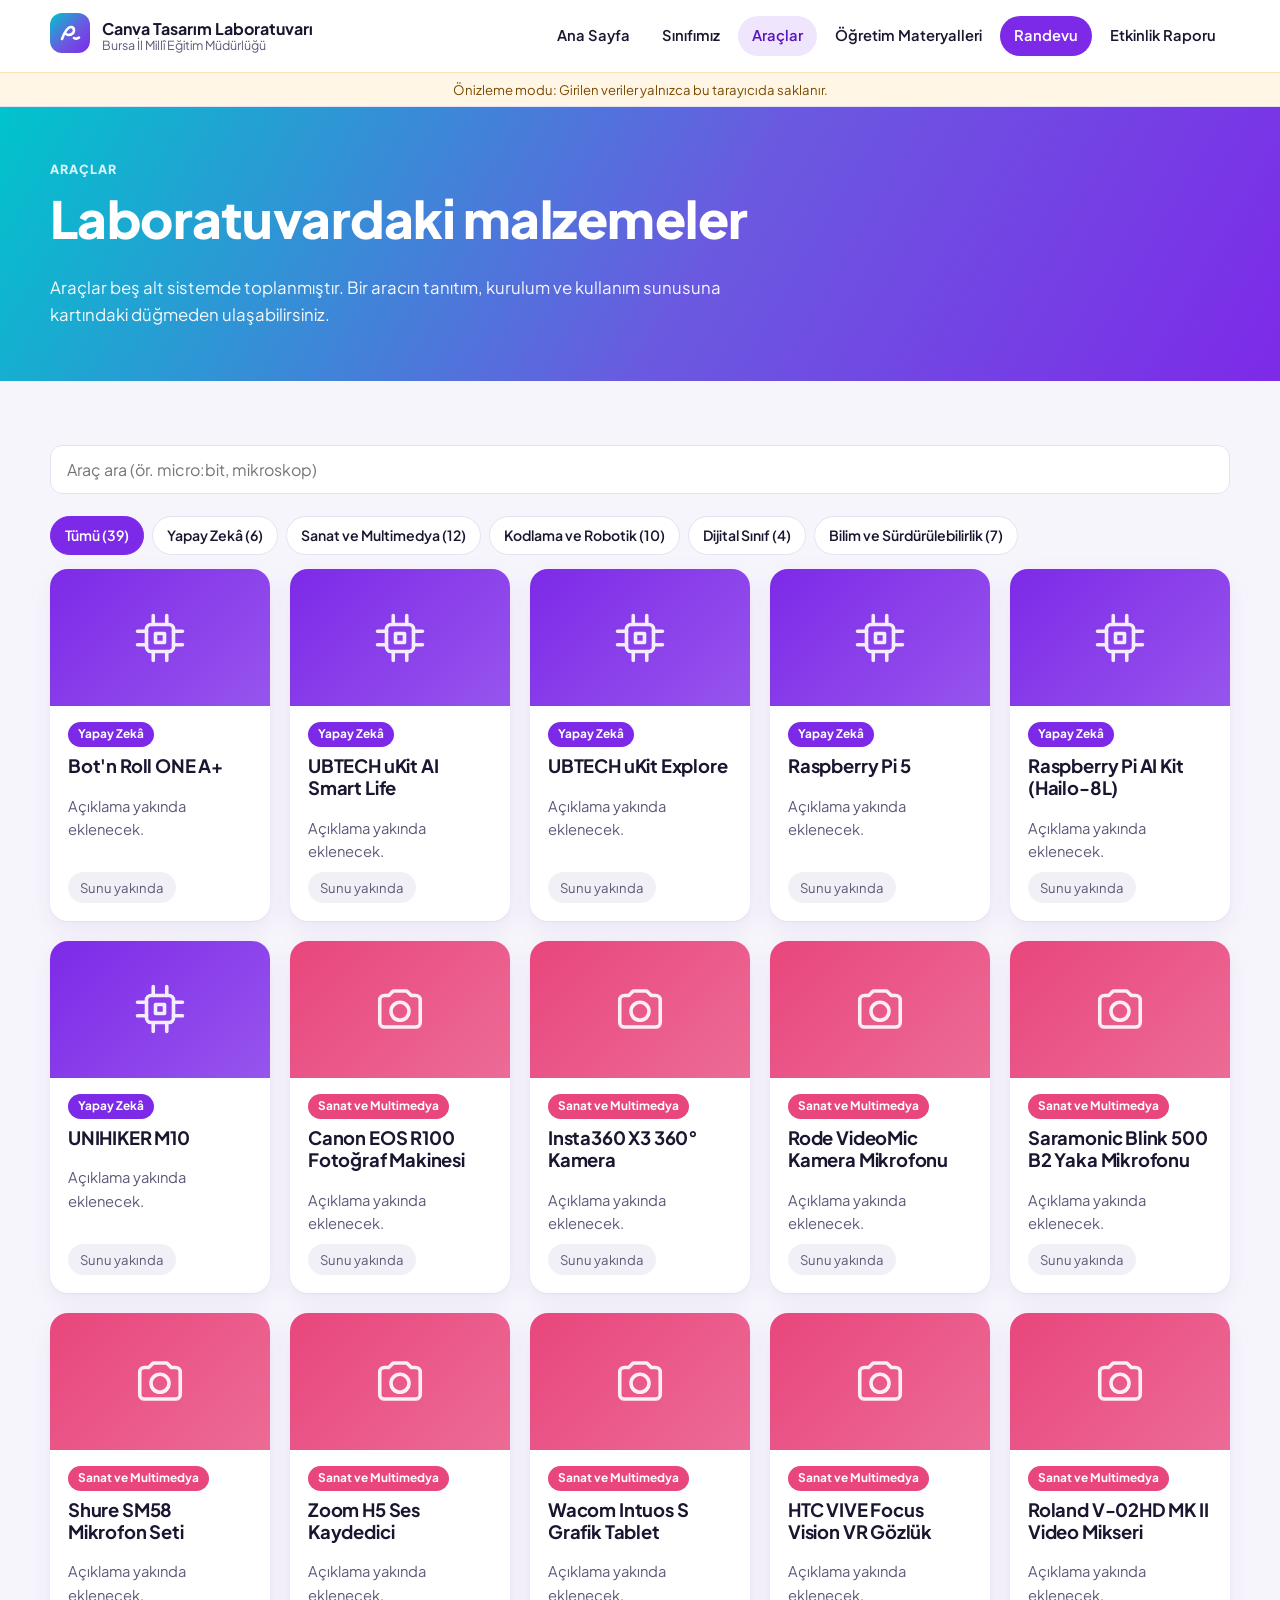
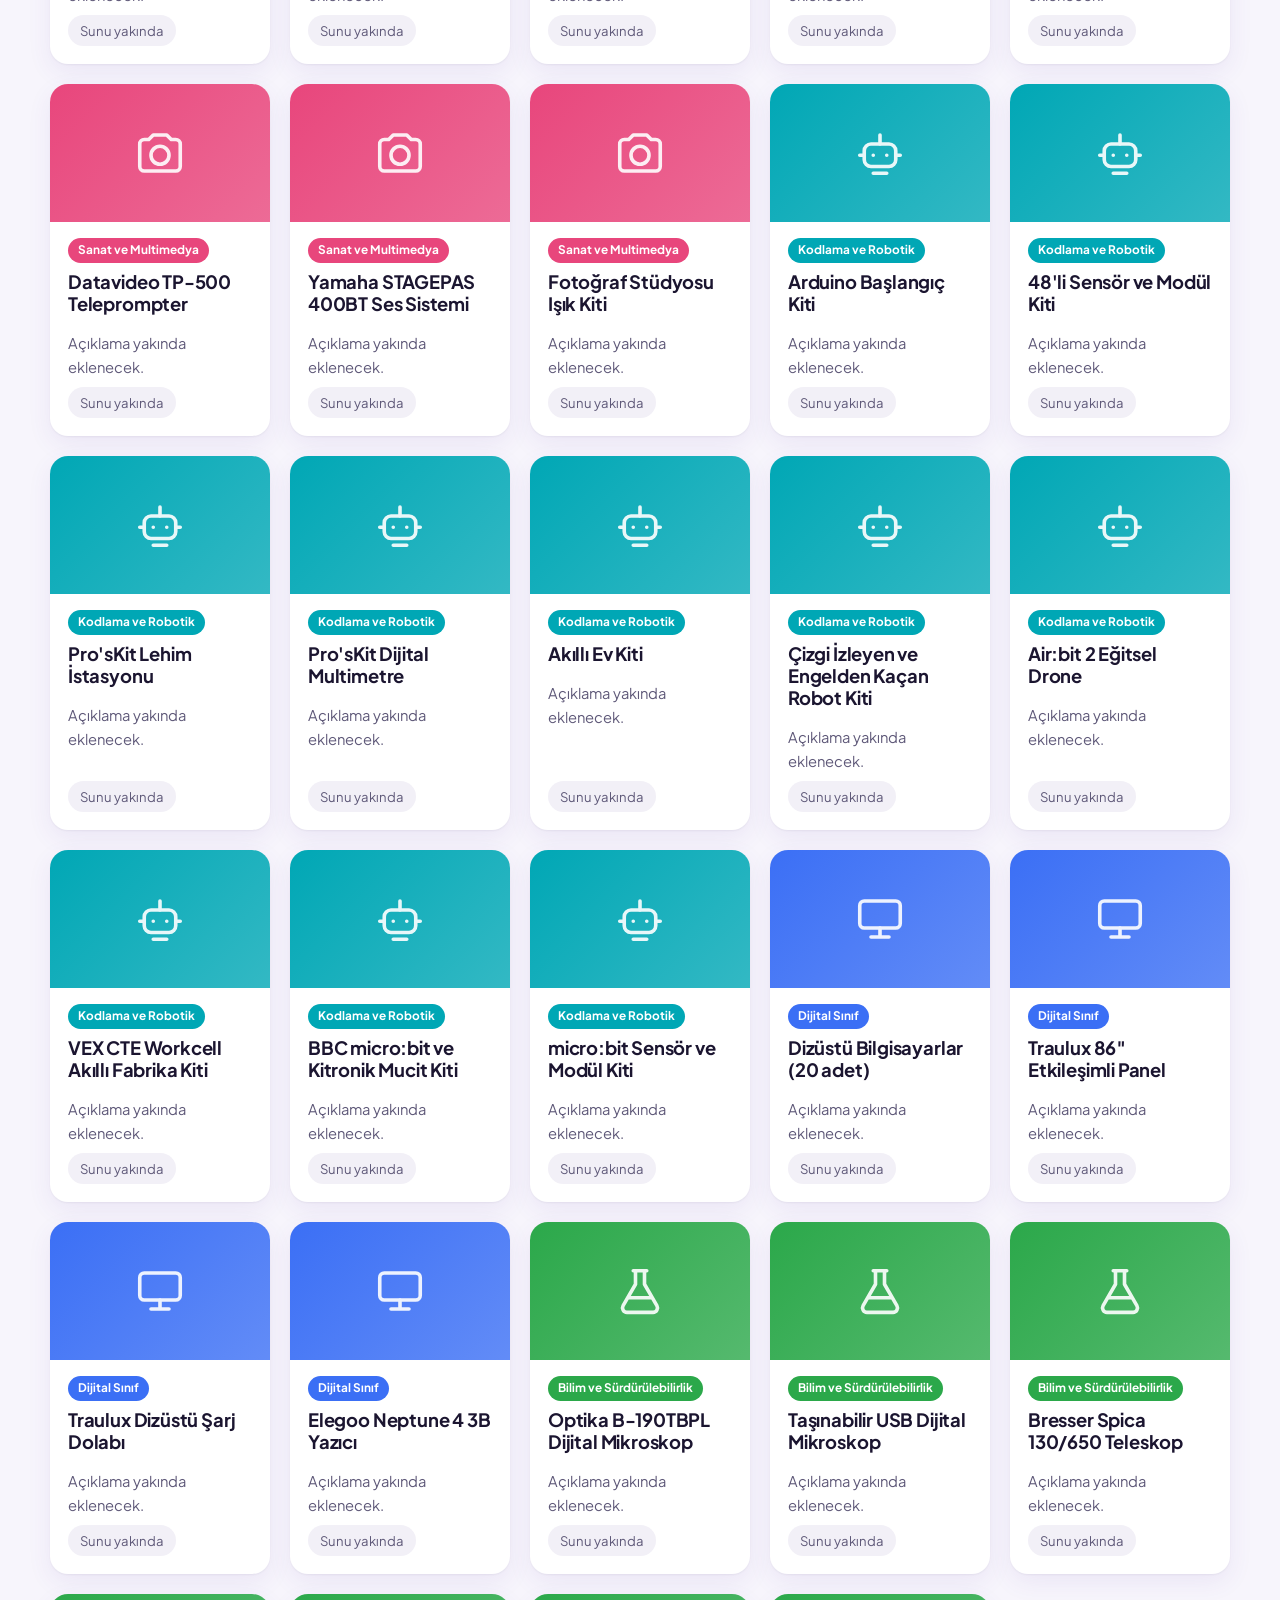
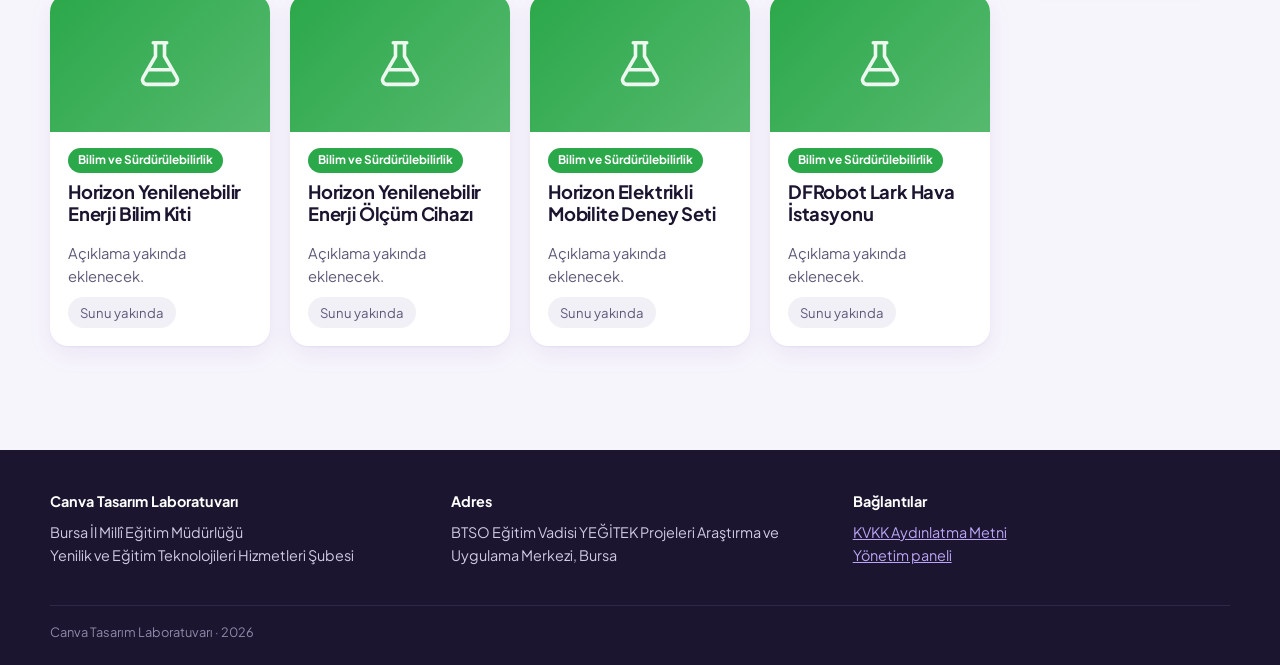
==== araclar.html @ ada81ecf "Add files via upload" ====
<!DOCTYPE html>
<html lang="tr">
<head>
  <meta charset="UTF-8">
  <meta name="viewport" content="width=device-width, initial-scale=1">
  <title>Araçlar | Canva Tasarım Laboratuvarı</title>
  <link rel="stylesheet" href="assets/css/style.css">
</head>
<body>
  <header id="site-header"></header>
  <main>
    <section class="page-hero"><div class="wrap">
      <span class="eyebrow" style="color:#fff;opacity:.85">Araçlar</span>
      <h1>Laboratuvardaki malzemeler</h1>
      <p>Araçlar beş alt sistemde toplanmıştır. Bir aracın tanıtım, kurulum ve kullanım sunusuna kartındaki düğmeden ulaşabilirsiniz.</p>
    </div></section>
    <section class="block">
      <div class="wrap">
        <div class="toolbar">
          <input class="search" id="q" type="search" placeholder="Araç ara (ör. micro:bit, mikroskop)" aria-label="Araç ara">
        </div>
        <div class="scene-tabs" id="filters"></div>
        <div class="grid g4" id="tools"></div>
        <p class="muted hidden" id="empty">Aramanızla eşleşen bir araç bulunamadı.</p>
      </div>
    </section>
  </main>
  <footer id="site-footer"></footer>
  <script src="assets/js/config.js"></script>
  <script src="assets/js/data.js"></script>
  <script src="assets/js/api.js"></script>
  <script src="assets/js/layout.js"></script>
  <script src="assets/js/icons.js"></script>
  <script>
    (function () {
      const D = LAB_DATA, subs = Object.fromEntries(D.ALT_SISTEMLER.map(s => [s.id, s]));
      let active = "hepsi";
      const f = document.getElementById("filters"), list = document.getElementById("tools"), q = document.getElementById("q");
      f.innerHTML = `<button class="chip active" data-id="hepsi">Tümü (${D.ARACLAR.length})</button>` +
        D.ALT_SISTEMLER.map(s => `<button class="chip" data-id="${s.id}">${esc(s.ad)} (${D.ARACLAR.filter(a => a.alt === s.id).length})</button>`).join("");
      f.addEventListener("click", e => { const b = e.target.closest("button"); if (!b) return; active = b.dataset.id; f.querySelectorAll(".chip").forEach(c => c.classList.toggle("active", c === b)); render(); });
      q.addEventListener("input", render);
      function render() {
        const term = q.value.trim().toLocaleLowerCase("tr");
        const items = D.ARACLAR.filter(a => (active === "hepsi" || a.alt === active) && (!term || a.ad.toLocaleLowerCase("tr").includes(term)));
        list.innerHTML = items.map(a => {
          const s = subs[a.alt];
          return `<article class="tool-card" id="${esc(a.id)}">
            <div class="tool-media" style="background:linear-gradient(135deg, ${s.renk}, ${s.renk}cc)">
              ${a.gorsel ? `<img src="${esc(a.gorsel)}" alt="${esc(a.ad)}" loading="lazy">` : LAB_ICONS[a.alt]}
            </div>
            <div class="tool-body">
              <span class="tag" style="background:${s.renk}">${esc(s.ad)}</span>
              <h3>${esc(a.ad)}</h3>
              <p>${a.aciklama ? esc(a.aciklama) : "Açıklama yakında eklenecek."}</p>
              ${a.pdf ? `<a class="btn btn-soft btn-sm" href="${esc(a.pdf)}" target="_blank" rel="noopener">Sunuyu aç (PDF)</a>` : `<span class="soon" style="margin-top:auto;align-self:flex-start">Sunu yakında</span>`}
            </div>
          </article>`;
        }).join("");
        document.getElementById("empty").classList.toggle("hidden", items.length > 0);
      }
      render();
      if (location.hash) { const t = document.getElementById(decodeURIComponent(location.hash.slice(1))); if (t) setTimeout(() => t.scrollIntoView({ behavior: "smooth", block: "center" }), 100); }
    })();
  </script>
</body>
</html>
---- assets/css/style.css ----
@import url("https://fonts.googleapis.com/css2?family=Plus+Jakarta+Sans:wght@400;500;600;700;800&display=swap");

:root {
  --mor: #7D2AE8;
  --mor-koyu: #5A16B8;
  --turkuaz: #00C4CC;
  --pembe: #E8467C;
  --mavi: #3B6FF5;
  --yesil: #2BA84A;
  --zemin: #F7F5FC;
  --kart: #FFFFFF;
  --metin: #1B1530;
  --ikincil: #5E5878;
  --cizgi: #E6E1F2;
  --hata: #D92D20;
  --uyari: #B54708;
  --basari: #12805C;
  --grad: linear-gradient(120deg, #00C4CC 0%, #6A5AE0 55%, #7D2AE8 100%);
  --golge: 0 1px 2px rgba(27, 21, 48, .05), 0 8px 24px rgba(91, 52, 170, .08);
  --r: 18px;
}

* { box-sizing: border-box; }
html { scroll-behavior: smooth; }
body {
  margin: 0; font-family: "Plus Jakarta Sans", system-ui, -apple-system, "Segoe UI", sans-serif;
  color: var(--metin); background: var(--zemin); line-height: 1.6; font-size: 16px;
}
img { max-width: 100%; display: block; }
a { color: var(--mor); }
h1, h2, h3 { line-height: 1.2; margin: 0 0 .5em; letter-spacing: -.01em; }
h1 { font-size: clamp(2rem, 4.5vw, 3.2rem); font-weight: 800; }
h2 { font-size: clamp(1.5rem, 3vw, 2rem); font-weight: 800; }
h3 { font-size: 1.15rem; font-weight: 700; }
p { margin: 0 0 1em; }
.wrap { width: min(1180px, 100% - 40px); margin-inline: auto; }
.muted { color: var(--ikincil); }
.sr-only { position: absolute; width: 1px; height: 1px; overflow: hidden; clip: rect(0 0 0 0); }

/* ---------- Üst bilgi ---------- */
.site-header { position: sticky; top: 0; z-index: 50; background: rgba(255, 255, 255, .92); backdrop-filter: blur(10px); border-bottom: 1px solid var(--cizgi); }
.header-in { display: flex; align-items: center; justify-content: space-between; gap: 16px; min-height: 72px; }
.brand { display: flex; align-items: center; gap: 12px; text-decoration: none; color: inherit; }
.brand-logo { height: 44px; width: auto; }
.brand-mark svg { width: 40px; height: 40px; }
.brand-text { display: flex; flex-direction: column; line-height: 1.2; }
.brand-text b { font-size: 1rem; }
.brand-text small { color: var(--ikincil); font-size: .78rem; }
.main-nav { display: flex; gap: 4px; flex-wrap: wrap; }
.main-nav a { text-decoration: none; color: var(--metin); font-weight: 600; font-size: .92rem; padding: 8px 14px; border-radius: 999px; }
.main-nav a:hover { background: #F0EAFD; }
.main-nav a.active { background: #EFE6FE; color: var(--mor-koyu); }
.main-nav a.nav-cta { background: var(--mor); color: #fff; }
.main-nav a.nav-cta:hover, .main-nav a.nav-cta.active { background: var(--mor-koyu); color: #fff; }
.nav-toggle { display: none; background: none; border: 0; padding: 10px; cursor: pointer; }
.nav-toggle span { display: block; width: 22px; height: 2px; background: var(--metin); margin: 5px 0; border-radius: 2px; }
.demo-bar { background: #FFF6E5; color: #7A4A00; text-align: center; font-size: .82rem; padding: 6px 12px; border-top: 1px solid #F8E3B8; }

@media (max-width: 980px) {
  .nav-toggle { display: block; }
  .main-nav { display: none; position: absolute; left: 0; right: 0; top: 72px; background: #fff; flex-direction: column; padding: 12px 20px 20px; border-bottom: 1px solid var(--cizgi); box-shadow: var(--golge); }
  .main-nav.open { display: flex; }
  .main-nav a { padding: 12px 14px; }
}

/* ---------- Kahraman alanı ---------- */
.hero { position: relative; overflow: hidden; background: var(--grad); color: #fff; }
.hero::before, .hero::after { content: ""; position: absolute; border-radius: 50%; background: rgba(255, 255, 255, .1); }
.hero::before { width: 520px; height: 520px; right: -140px; top: -180px; }
.hero::after { width: 300px; height: 300px; left: -100px; bottom: -160px; }
.hero .wrap { position: relative; z-index: 1; padding: 72px 0 80px; }
.hero p.lead { font-size: 1.15rem; max-width: 640px; opacity: .95; }
.hero-badge { display: inline-block; background: rgba(255, 255, 255, .18); border: 1px solid rgba(255, 255, 255, .35); padding: 6px 14px; border-radius: 999px; font-size: .85rem; font-weight: 600; margin-bottom: 18px; }
.page-hero { background: var(--grad); color: #fff; }
.page-hero .wrap { padding: 48px 0 52px; }
.page-hero p { max-width: 720px; opacity: .95; margin: 0; font-size: 1.05rem; }

/* ---------- Düğmeler ---------- */
.btn { display: inline-flex; align-items: center; justify-content: center; gap: 8px; border: 0; cursor: pointer; text-decoration: none; font: inherit; font-weight: 700; padding: 12px 22px; border-radius: 12px; transition: transform .15s, box-shadow .15s, background .15s; }
.btn:active { transform: translateY(1px); }
.btn-primary { background: var(--mor); color: #fff; }
.btn-primary:hover { background: var(--mor-koyu); }
.btn-white { background: #fff; color: var(--mor-koyu); }
.btn-ghost { background: rgba(255, 255, 255, .16); color: #fff; border: 1px solid rgba(255, 255, 255, .45); }
.btn-soft { background: #EFE6FE; color: var(--mor-koyu); }
.btn-ok { background: var(--basari); color: #fff; }
.btn-no { background: #FDECEA; color: var(--hata); }
.btn-sm { padding: 7px 12px; font-size: .85rem; border-radius: 10px; }
.btn[disabled] { opacity: .5; cursor: not-allowed; }
.btn-row { display: flex; gap: 12px; flex-wrap: wrap; }

/* ---------- Bölümler ve kartlar ---------- */
section.block { padding: 64px 0; }
.section-head { margin-bottom: 28px; max-width: 760px; }
.eyebrow { display: inline-block; font-size: .78rem; font-weight: 800; letter-spacing: .08em; text-transform: uppercase; color: var(--mor); margin-bottom: 8px; }
.card { background: var(--kart); border-radius: var(--r); box-shadow: var(--golge); padding: 24px; }
.grid { display: grid; gap: 20px; }
.g2 { grid-template-columns: repeat(auto-fit, minmax(320px, 1fr)); }
.g3 { grid-template-columns: repeat(auto-fit, minmax(260px, 1fr)); }
.g4 { grid-template-columns: repeat(auto-fit, minmax(220px, 1fr)); }
.feature { text-decoration: none; color: inherit; display: flex; flex-direction: column; gap: 10px; transition: transform .2s, box-shadow .2s; }
.feature:hover { transform: translateY(-3px); box-shadow: 0 14px 32px rgba(91, 52, 170, .16); }
.feature .ico { width: 52px; height: 52px; border-radius: 14px; display: grid; place-items: center; color: #fff; }
.feature .ico svg { width: 26px; height: 26px; }
.feature p { color: var(--ikincil); margin: 0; font-size: .95rem; }
.feature .more { margin-top: auto; font-weight: 700; color: var(--mor); font-size: .9rem; }
.stats { display: grid; grid-template-columns: repeat(auto-fit, minmax(160px, 1fr)); gap: 16px; margin-top: -44px; position: relative; z-index: 2; }
.stat { background: #fff; border-radius: var(--r); box-shadow: var(--golge); padding: 20px; }
.stat b { display: block; font-size: 1.9rem; font-weight: 800; background: var(--grad); -webkit-background-clip: text; background-clip: text; color: transparent; }
.stat span { color: var(--ikincil); font-size: .9rem; }
.info-list { list-style: none; padding: 0; margin: 0; display: grid; gap: 12px; }
.info-list li { display: flex; gap: 12px; align-items: flex-start; }
.info-list li::before { content: ""; flex: 0 0 10px; height: 10px; margin-top: 8px; border-radius: 50%; background: var(--grad); }

/* ---------- Galeri ve 360 ---------- */
.pano { width: 100%; height: min(70vh, 560px); border-radius: var(--r); overflow: hidden; background: #201A33; }
.scene-tabs { display: flex; gap: 8px; flex-wrap: wrap; margin-bottom: 14px; }
.chip { border: 1px solid var(--cizgi); background: #fff; color: var(--metin); border-radius: 999px; padding: 7px 14px; font: inherit; font-size: .88rem; font-weight: 600; cursor: pointer; }
.chip.active { background: var(--mor); color: #fff; border-color: var(--mor); }
.gallery { display: grid; grid-template-columns: repeat(auto-fill, minmax(240px, 1fr)); gap: 16px; }
.gallery figure { margin: 0; border-radius: 14px; overflow: hidden; background: #fff; box-shadow: var(--golge); cursor: zoom-in; }
.gallery img { width: 100%; aspect-ratio: 4/3; object-fit: cover; }
.gallery figcaption { padding: 10px 14px; font-size: .9rem; font-weight: 600; }
.ph { aspect-ratio: 4/3; display: grid; place-items: center; text-align: center; color: var(--ikincil); font-size: .9rem; background: repeating-linear-gradient(45deg, #F1ECFB, #F1ECFB 12px, #F8F5FD 12px, #F8F5FD 24px); }
.lightbox { position: fixed; inset: 0; background: rgba(15, 10, 30, .88); display: none; place-items: center; z-index: 100; padding: 20px; }
.lightbox.open { display: grid; }
.lightbox img { max-height: 86vh; border-radius: 12px; }
.lightbox button { position: absolute; top: 18px; right: 18px; }
.pnlm-hotspot.lab-hs { width: 30px; height: 30px; border-radius: 50%; background: var(--mor); border: 3px solid #fff; box-shadow: 0 0 0 6px rgba(125, 42, 232, .35); }
.pnlm-hotspot.lab-hs:hover { background: var(--turkuaz); }

/* ---------- Araçlar ---------- */
.toolbar { display: flex; gap: 10px; flex-wrap: wrap; align-items: center; margin-bottom: 22px; }
.search { flex: 1 1 260px; padding: 11px 16px; border-radius: 12px; border: 1px solid var(--cizgi); font: inherit; background: #fff; }
.tool-card { background: #fff; border-radius: var(--r); box-shadow: var(--golge); overflow: hidden; display: flex; flex-direction: column; scroll-margin-top: 100px; }
.tool-card:target { outline: 3px solid var(--turkuaz); }
.tool-media { aspect-ratio: 16/10; display: grid; place-items: center; color: #fff; }
.tool-media img { width: 100%; height: 100%; object-fit: cover; }
.tool-media svg { width: 54px; height: 54px; opacity: .9; }
.tool-body { padding: 16px 18px 18px; display: flex; flex-direction: column; gap: 8px; flex: 1; }
.tool-body p { font-size: .92rem; color: var(--ikincil); margin: 0; }
.tag { display: inline-block; font-size: .74rem; font-weight: 700; padding: 3px 10px; border-radius: 999px; color: #fff; align-self: flex-start; }
.tool-body .btn { margin-top: auto; align-self: flex-start; }
.mat-group { margin-bottom: 34px; }
.mat-group h3 { display: flex; align-items: center; gap: 10px; }
.mat-group h3 i { width: 12px; height: 12px; border-radius: 4px; display: inline-block; }
.mat-list { list-style: none; margin: 0; padding: 0; background: #fff; border-radius: var(--r); box-shadow: var(--golge); }
.mat-list li { display: flex; align-items: center; justify-content: space-between; gap: 14px; padding: 14px 20px; border-bottom: 1px solid var(--cizgi); }
.mat-list li:last-child { border-bottom: 0; }
.mat-list .pdf { display: flex; align-items: center; gap: 12px; font-weight: 600; }
.mat-list .pdf svg { width: 30px; height: 30px; flex: 0 0 30px; }
.soon { font-size: .82rem; color: var(--ikincil); background: #F2F0F7; padding: 5px 12px; border-radius: 999px; white-space: nowrap; }

/* ---------- Formlar ---------- */
.form-grid { display: grid; grid-template-columns: repeat(2, 1fr); gap: 16px 18px; }
.form-grid .full { grid-column: 1 / -1; }
@media (max-width: 680px) { .form-grid { grid-template-columns: 1fr; } }
.field label, .field .lbl { display: block; font-weight: 700; font-size: .9rem; margin-bottom: 6px; }
.field label .req, .lbl .req { color: var(--hata); }
.field input, .field select, .field textarea {
  width: 100%; font: inherit; padding: 11px 14px; border: 1.5px solid var(--cizgi); border-radius: 12px; background: #fff; color: var(--metin);
}
.field input:focus, .field select:focus, .field textarea:focus { outline: none; border-color: var(--mor); box-shadow: 0 0 0 4px rgba(125, 42, 232, .12); }
.field input[readonly] { background: #F4F2F9; color: var(--ikincil); }
.field textarea { min-height: 110px; resize: vertical; }
.field .hint { font-size: .82rem; color: var(--ikincil); margin-top: 5px; }
.field.invalid input, .field.invalid select { border-color: var(--hata); }
.field .err { color: var(--hata); font-size: .85rem; font-weight: 600; margin-top: 6px; display: none; }
.field.invalid .err { display: block; }
.check { display: flex; gap: 10px; align-items: flex-start; font-size: .92rem; }
.check input { width: 20px; height: 20px; margin-top: 2px; accent-color: var(--mor); flex: 0 0 20px; }
.radio-row { display: flex; gap: 10px; flex-wrap: wrap; }
.radio-pill input { position: absolute; opacity: 0; }
.radio-pill span { display: inline-block; padding: 9px 18px; border-radius: 999px; border: 1.5px solid var(--cizgi); background: #fff; font-weight: 600; cursor: pointer; }
.radio-pill input:checked + span { background: var(--mor); color: #fff; border-color: var(--mor); }
.radio-pill input:focus-visible + span { box-shadow: 0 0 0 4px rgba(125, 42, 232, .2); }
.alert { padding: 14px 18px; border-radius: 14px; font-weight: 600; font-size: .95rem; }
.alert-err { background: #FDECEA; color: #8F1D14; }
.alert-ok { background: #E6F6EF; color: #0B5A40; }
.alert-info { background: #EEF4FF; color: #1D3F8F; }
.alert-warn { background: #FFF6E5; color: #7A4A00; }
.tools-pick { display: grid; gap: 14px; }
.tools-pick fieldset { border: 1px solid var(--cizgi); border-radius: 14px; padding: 12px 16px 14px; margin: 0; }
.tools-pick legend { font-weight: 800; font-size: .9rem; padding: 0 6px; }
.tools-pick .opts { display: grid; grid-template-columns: repeat(auto-fill, minmax(250px, 1fr)); gap: 6px 14px; }
.tools-pick label { font-weight: 500; font-size: .9rem; display: flex; gap: 8px; align-items: flex-start; cursor: pointer; }
.tools-pick input { accent-color: var(--mor); margin-top: 4px; }

/* ---------- Randevu takvimi ---------- */
.legend { display: flex; gap: 16px; flex-wrap: wrap; font-size: .85rem; color: var(--ikincil); }
.legend i { display: inline-block; width: 14px; height: 14px; border-radius: 4px; vertical-align: -2px; margin-right: 6px; }
.week-nav { display: flex; align-items: center; justify-content: space-between; gap: 12px; margin-bottom: 16px; }
.week-nav strong { font-size: 1.05rem; text-align: center; }
.cal { display: grid; grid-template-columns: 150px repeat(5, 1fr); gap: 8px; }
.cal .hd { font-weight: 800; text-align: center; font-size: .9rem; padding: 8px 4px; }
.cal .hd small { display: block; font-weight: 500; color: var(--ikincil); }
.cal .sess { display: flex; flex-direction: column; justify-content: center; font-weight: 700; font-size: .9rem; }
.cal .sess small { color: var(--ikincil); font-weight: 500; }
.slot { border: 0; border-radius: 14px; min-height: 76px; font: inherit; font-weight: 700; font-size: .88rem; cursor: pointer; transition: transform .12s, box-shadow .12s; padding: 8px; }
.slot.bos { background: #E7FAF6; color: #0B6B5E; border: 1.5px solid #9DE6DA; }
.slot.bos:hover { transform: translateY(-2px); box-shadow: 0 6px 16px rgba(0, 150, 140, .2); }
.slot.secili { background: var(--mor); color: #fff; border: 1.5px solid var(--mor); box-shadow: 0 8px 20px rgba(125, 42, 232, .35); }
.slot.dolu { background: #FDECEA; color: #A3261B; cursor: not-allowed; }
.slot.kapali { background: #ECEAF1; color: #6B6680; cursor: not-allowed; }
.slot.gecmis { background: #F4F3F7; color: #ABA7B8; cursor: not-allowed; }
.slot small { display: block; font-weight: 500; font-size: .74rem; margin-top: 2px; }
@media (max-width: 760px) {
  .cal { grid-template-columns: 1fr; }
  .cal .hd.corner, .cal .sess-label { display: none; }
  .cal-mobile-day { font-weight: 800; margin-top: 10px; }
}
.summary { display: flex; gap: 14px; align-items: center; background: #F3ECFE; border-radius: 14px; padding: 14px 18px; margin-bottom: 18px; }
.summary svg { width: 34px; height: 34px; flex: 0 0 34px; }
.success-box { text-align: center; padding: 36px 24px; }
.code-pill { display: inline-block; font-size: 1.5rem; font-weight: 800; letter-spacing: .08em; padding: 10px 22px; border-radius: 14px; background: #F3ECFE; color: var(--mor-koyu); margin: 10px 0 16px; }
.rules { display: grid; gap: 10px; }
.rules div { display: flex; gap: 10px; align-items: flex-start; font-size: .93rem; }
.rules b.n { flex: 0 0 26px; height: 26px; border-radius: 8px; background: var(--grad); color: #fff; display: grid; place-items: center; font-size: .8rem; }

/* ---------- Yönetim ---------- */
.tabs { display: flex; gap: 6px; flex-wrap: wrap; border-bottom: 1px solid var(--cizgi); margin-bottom: 20px; }
.tabs button { background: none; border: 0; font: inherit; font-weight: 700; padding: 12px 16px; cursor: pointer; color: var(--ikincil); border-bottom: 3px solid transparent; }
.tabs button.active { color: var(--mor); border-color: var(--mor); }
.tabs .count { background: var(--pembe); color: #fff; border-radius: 999px; font-size: .72rem; padding: 1px 8px; margin-left: 6px; }
.table-wrap { overflow-x: auto; background: #fff; border-radius: var(--r); box-shadow: var(--golge); }
table.data { width: 100%; border-collapse: collapse; font-size: .88rem; }
table.data th, table.data td { text-align: left; padding: 11px 14px; border-bottom: 1px solid var(--cizgi); vertical-align: top; }
table.data th { background: #FAF8FE; font-size: .78rem; text-transform: uppercase; letter-spacing: .04em; color: var(--ikincil); white-space: nowrap; }
table.data tr:last-child td { border-bottom: 0; }
.status { display: inline-block; font-size: .75rem; font-weight: 800; padding: 3px 10px; border-radius: 999px; white-space: nowrap; }
.status.beklemede { background: #FFF6E5; color: #8A5200; }
.status.onaylandi { background: #E6F6EF; color: #0B5A40; }
.status.reddedildi { background: #FDECEA; color: #8F1D14; }
.status.iptal { background: #ECEAF1; color: #514C66; }
.actions { display: flex; gap: 6px; flex-wrap: wrap; }
.filters { display: flex; gap: 10px; flex-wrap: wrap; margin-bottom: 14px; align-items: center; }
.filters select, .filters input { padding: 8px 12px; border-radius: 10px; border: 1px solid var(--cizgi); font: inherit; font-size: .9rem; }
.bars { display: grid; gap: 8px; }
.bar { display: grid; grid-template-columns: 170px 1fr 44px; gap: 10px; align-items: center; font-size: .86rem; }
.bar .track { background: #F1EDF9; border-radius: 6px; height: 12px; overflow: hidden; }
.bar .fill { height: 100%; background: var(--grad); border-radius: 6px; }
.bar b { text-align: right; }
.modal { position: fixed; inset: 0; background: rgba(15, 10, 30, .5); display: none; place-items: center; z-index: 120; padding: 20px; }
.modal.open { display: grid; }
.modal .card { width: min(520px, 100%); }

/* ---------- Alt bilgi ve bildirim ---------- */
.site-footer { background: #1B1530; color: #CFC9E3; margin-top: 40px; }
.footer-in { display: grid; grid-template-columns: repeat(auto-fit, minmax(220px, 1fr)); gap: 24px; padding: 40px 0 24px; font-size: .9rem; }
.footer-in b { color: #fff; display: block; margin-bottom: 8px; }
.site-footer a { color: #B9A6F5; }
.footer-note { border-top: 1px solid #2F2847; padding: 16px 0 22px; font-size: .8rem; color: #8F88A8; }
.toast { position: fixed; left: 50%; bottom: 24px; transform: translate(-50%, 120px); background: #1B1530; color: #fff; padding: 12px 20px; border-radius: 12px; font-weight: 600; z-index: 200; transition: transform .3s; max-width: calc(100% - 40px); }
.toast.show { transform: translate(-50%, 0); }
.toast[data-type="err"] { background: var(--hata); }
.toast[data-type="ok"] { background: var(--basari); }
.kvkk-text h2 { font-size: 1.2rem; margin-top: 1.6em; }
.hidden { display: none !important; }
.m-only { display: none; }
@media (max-width: 900px) { #layout { grid-template-columns: 1fr !important; } }
@media (max-width: 760px) {
  .cal > * { grid-row: auto !important; grid-column: auto !important; }
  .cal .hd { text-align: left; padding: 12px 2px 0; font-size: 1rem; }
  .cal .hd small { display: inline; margin-left: 6px; }
  .m-only { display: inline; }
  .slot { min-height: 58px; }
}
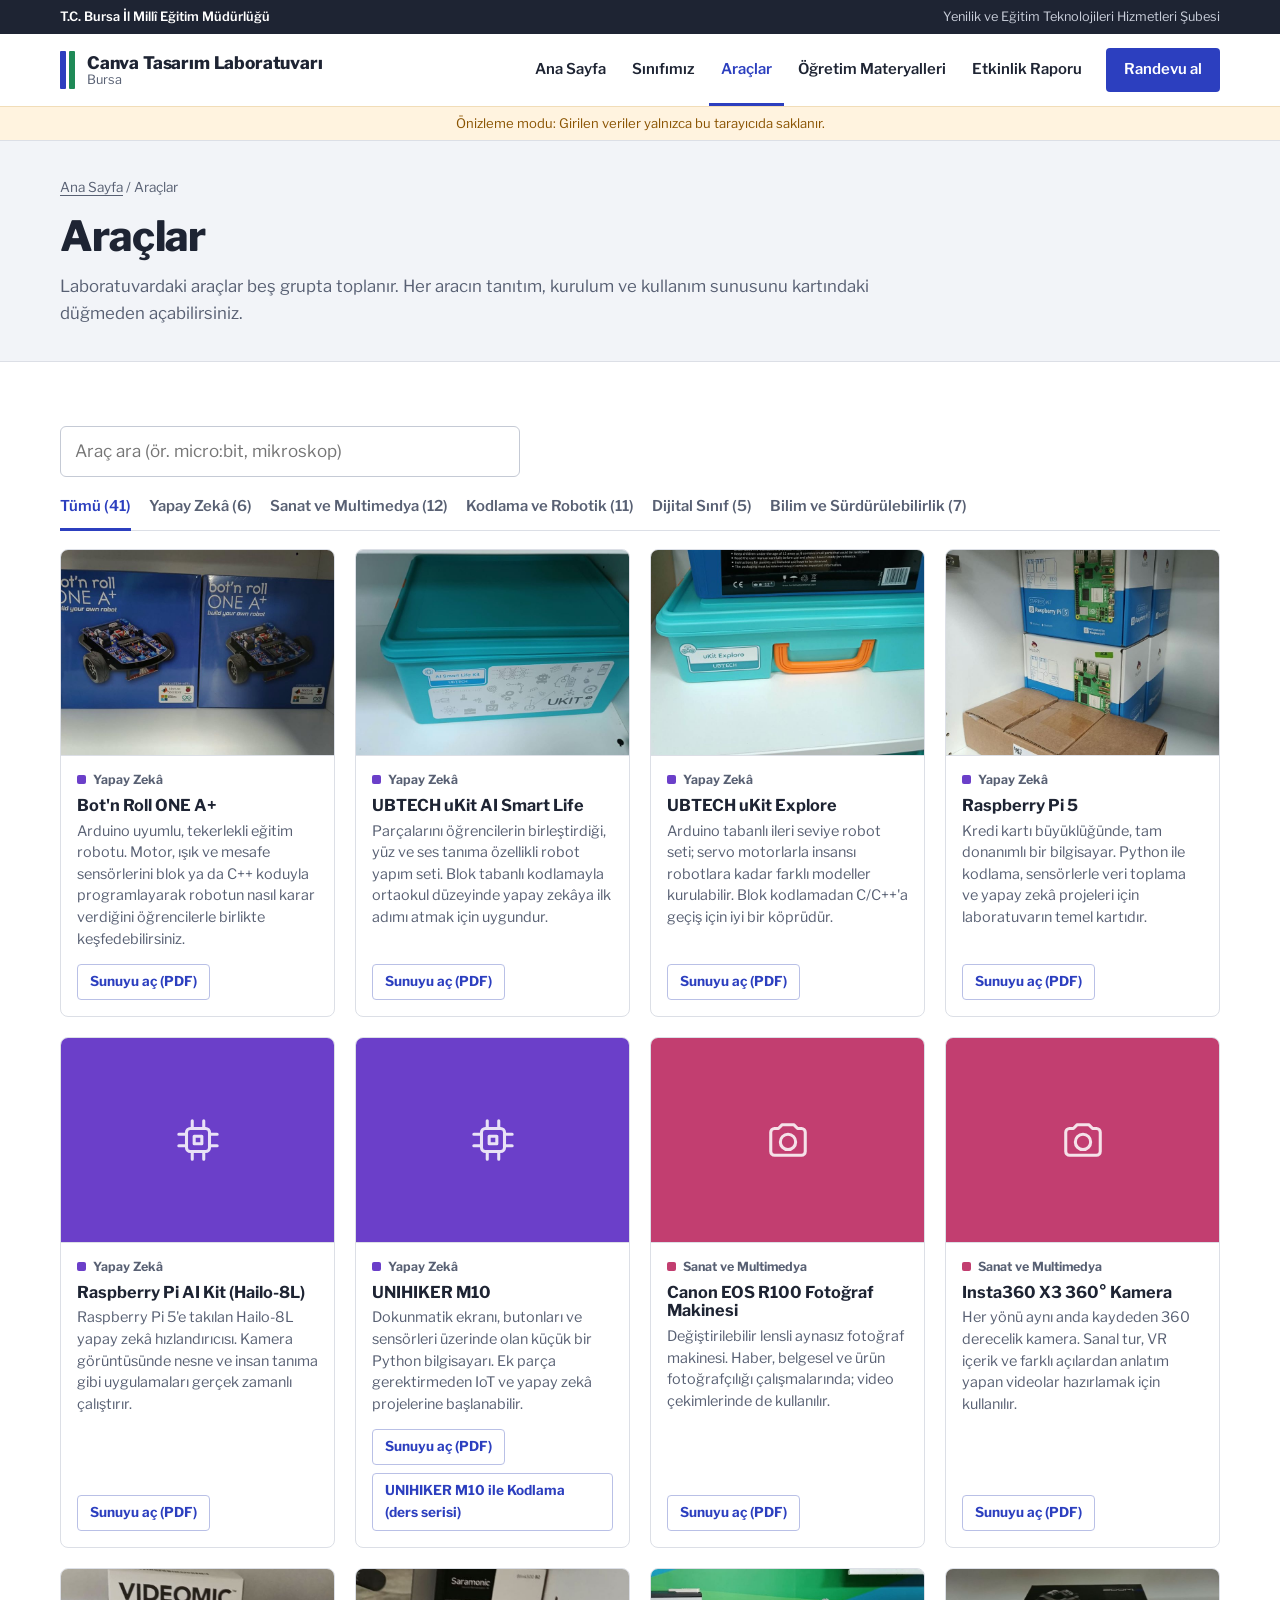
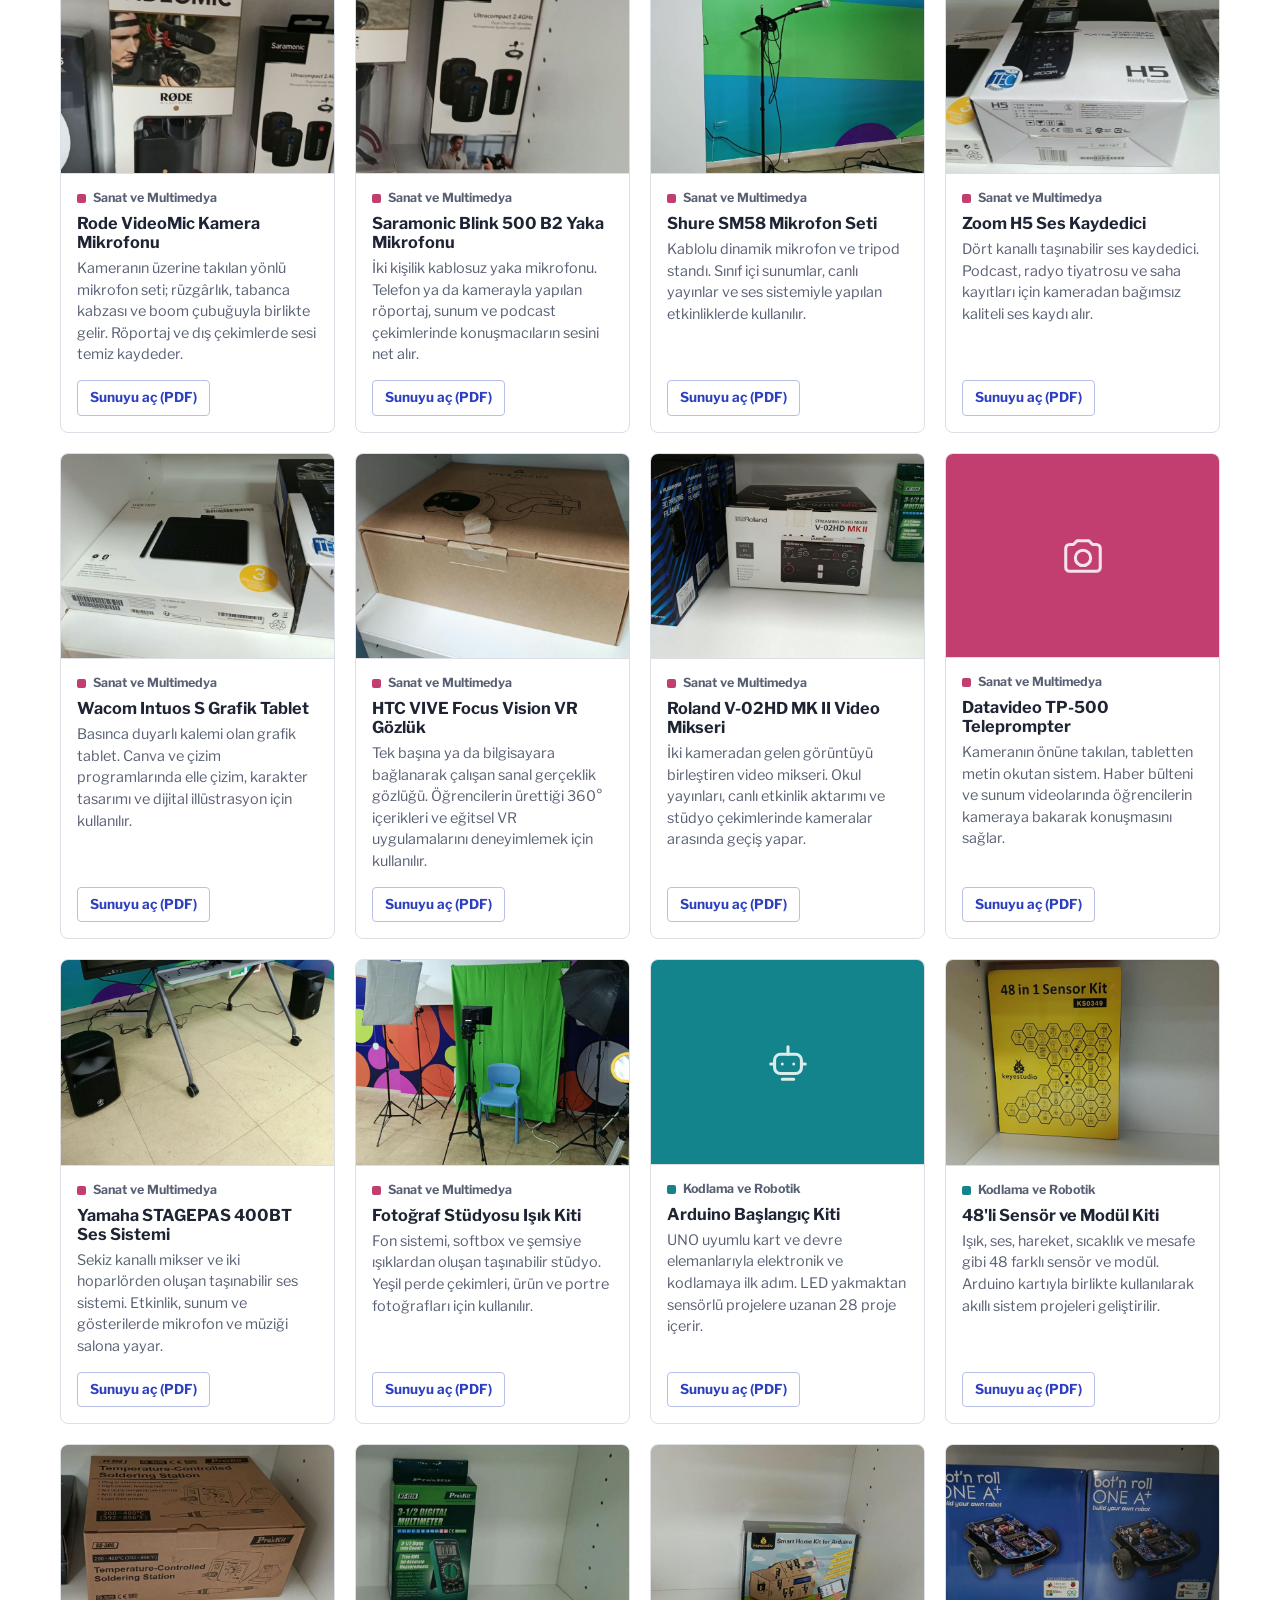
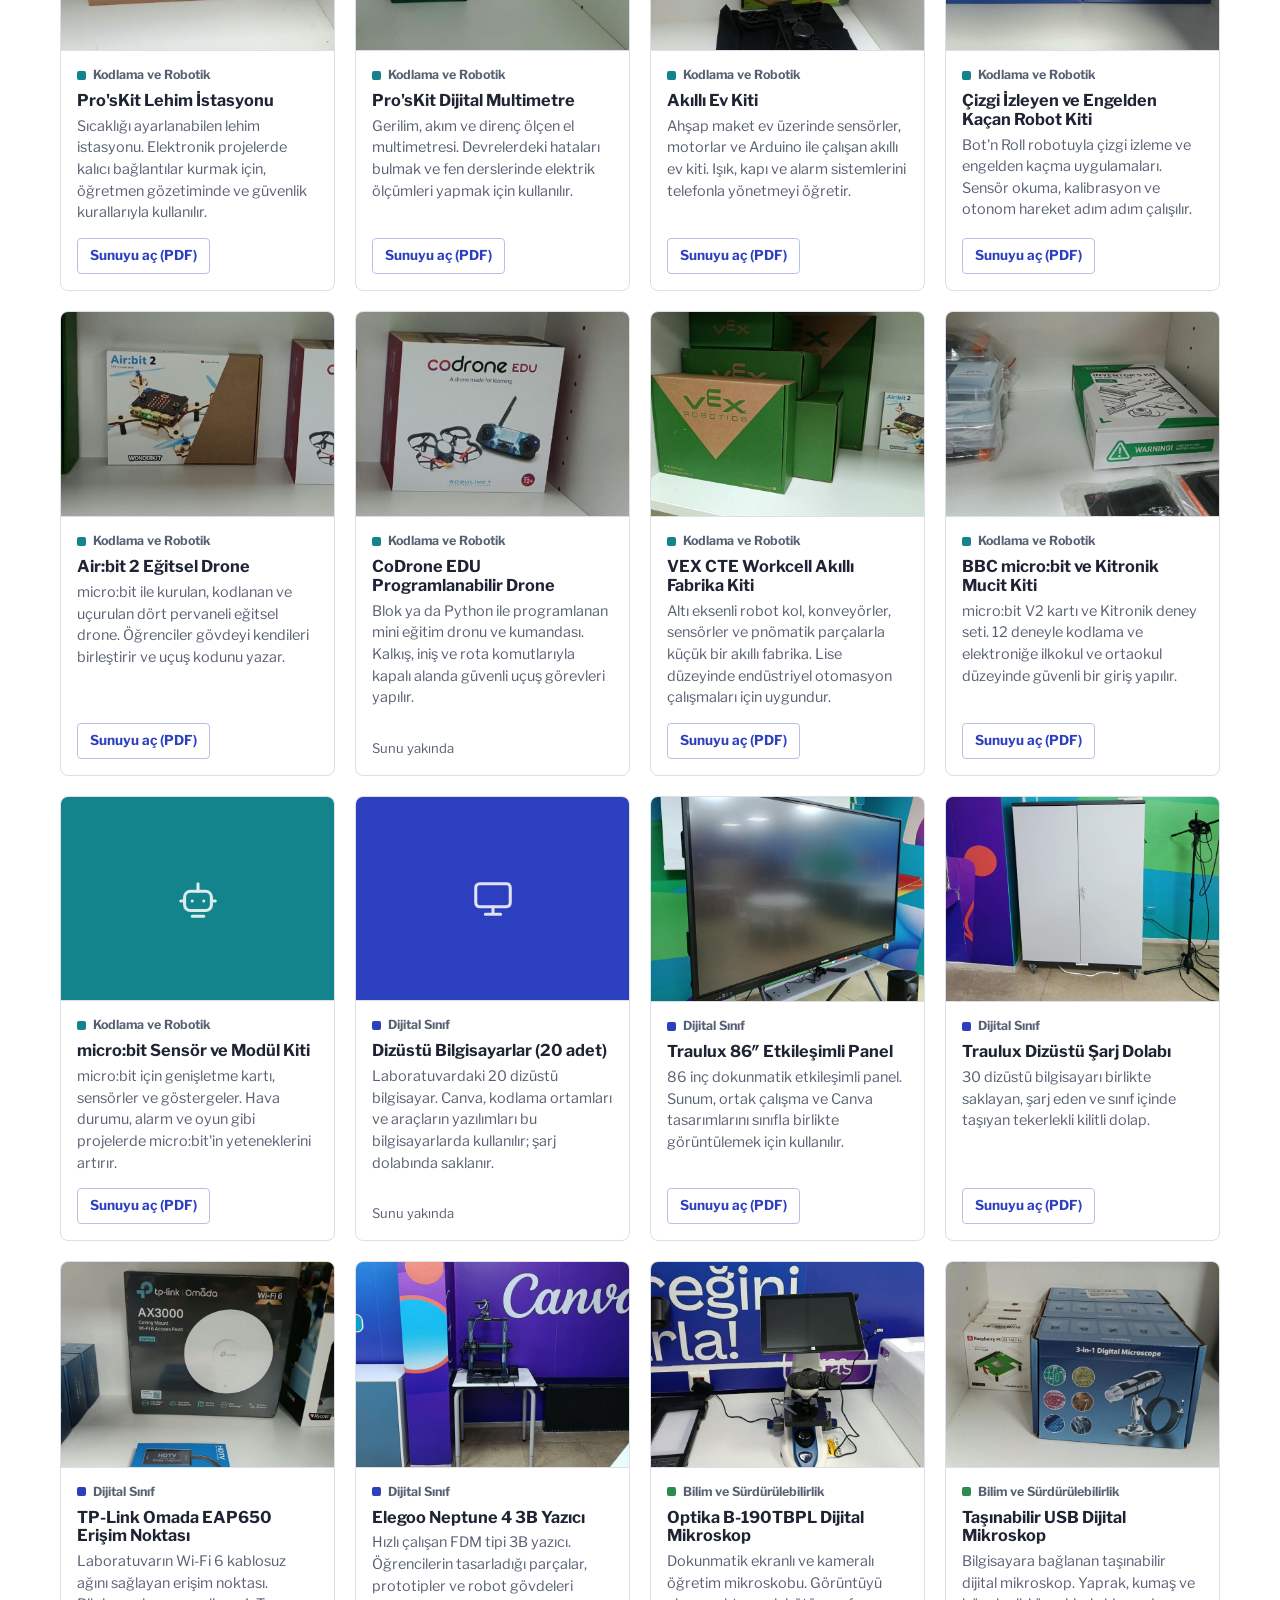
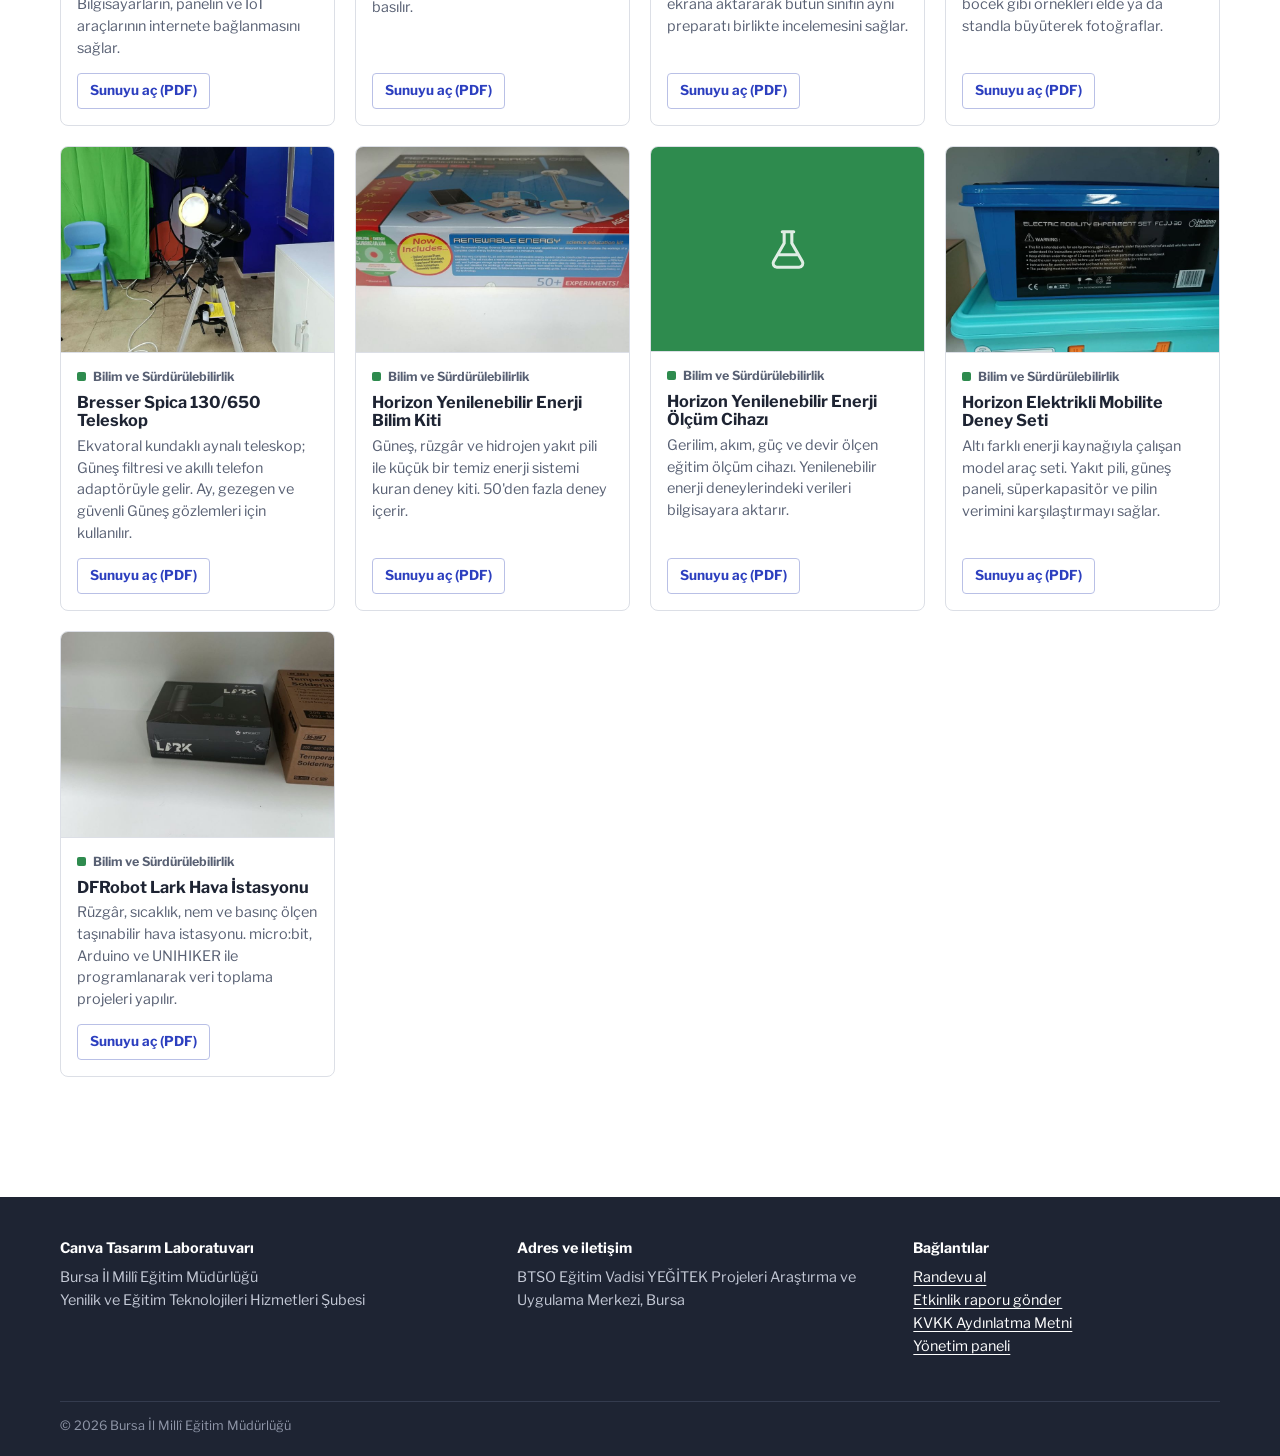
==== commit 3a746461: "Add files via upload" ====
--- a/araclar.html
+++ b/araclar.html
@@ -10,9 +10,9 @@
   <header id="site-header"></header>
   <main>
     <section class="page-hero"><div class="wrap">
-      <span class="eyebrow" style="color:#fff;opacity:.85">Araçlar</span>
-      <h1>Laboratuvardaki malzemeler</h1>
-      <p>Araçlar beş alt sistemde toplanmıştır. Bir aracın tanıtım, kurulum ve kullanım sunusuna kartındaki düğmeden ulaşabilirsiniz.</p>
+      <div class="crumbs"><a href="index.html">Ana Sayfa</a> / Araçlar</div>
+      <h1>Araçlar</h1>
+      <p>Laboratuvardaki araçlar beş grupta toplanır. Her aracın tanıtım, kurulum ve kullanım sunusunu kartındaki düğmeden açabilirsiniz.</p>
     </div></section>
     <section class="block">
       <div class="wrap">
@@ -46,21 +46,25 @@
         list.innerHTML = items.map(a => {
           const s = subs[a.alt];
           return `<article class="tool-card" id="${esc(a.id)}">
-            <div class="tool-media" style="background:linear-gradient(135deg, ${s.renk}, ${s.renk}cc)">
+            <div class="tool-media" style="background:${s.renk}">
               ${a.gorsel ? `<img src="${esc(a.gorsel)}" alt="${esc(a.ad)}" loading="lazy">` : LAB_ICONS[a.alt]}
             </div>
             <div class="tool-body">
-              <span class="tag" style="background:${s.renk}">${esc(s.ad)}</span>
+              <span class="tag" style="--c:${s.renk}">${esc(s.ad)}</span>
               <h3>${esc(a.ad)}</h3>
               <p>${a.aciklama ? esc(a.aciklama) : "Açıklama yakında eklenecek."}</p>
-              ${a.pdf ? `<a class="btn btn-soft btn-sm" href="${esc(a.pdf)}" target="_blank" rel="noopener">Sunuyu aç (PDF)</a>` : `<span class="soon" style="margin-top:auto;align-self:flex-start">Sunu yakında</span>`}
+              <div class="tool-links">${a.pdf ? `<a class="btn btn-soft btn-sm" href="${esc(a.pdf)}" target="_blank" rel="noopener">Sunuyu aç (PDF)</a>` : `<span class="soon">Sunu yakında</span>`}
+              ${(a.ekler || []).map(e => `<a class="btn btn-soft btn-sm" href="${esc(e.pdf)}" target="_blank" rel="noopener">${esc(e.ad)}</a>`).join("")}</div>
             </div>
           </article>`;
         }).join("");
         document.getElementById("empty").classList.toggle("hidden", items.length > 0);
       }
       render();
-      if (location.hash) { const t = document.getElementById(decodeURIComponent(location.hash.slice(1))); if (t) setTimeout(() => t.scrollIntoView({ behavior: "smooth", block: "center" }), 100); }
+      const h = decodeURIComponent(location.hash.slice(1));
+      if (h.startsWith("alt-") && D.ALT_SISTEMLER.some(x => x.id === h.slice(4))) {
+        active = h.slice(4); f.querySelectorAll(".chip").forEach(c => c.classList.toggle("active", c.dataset.id === active)); render();
+      } else if (location.hash) { const t = document.getElementById(decodeURIComponent(location.hash.slice(1))); if (t) setTimeout(() => t.scrollIntoView({ behavior: "smooth", block: "center" }), 100); }
     })();
   </script>
 </body>
--- a/assets/css/style.css
+++ b/assets/css/style.css
@@ -1,267 +1,317 @@
-@import url("https://fonts.googleapis.com/css2?family=Plus+Jakarta+Sans:wght@400;500;600;700;800&display=swap");
-
+@import url("https://fonts.googleapis.com/css2?family=Libre+Franklin:wght@400;500;600;700;800&display=swap");
+
+/* Renkler laboratuvarın duvar resimlerinden alınmıştır */
 :root {
-  --mor: #7D2AE8;
-  --mor-koyu: #5A16B8;
-  --turkuaz: #00C4CC;
-  --pembe: #E8467C;
-  --mavi: #3B6FF5;
-  --yesil: #2BA84A;
-  --zemin: #F7F5FC;
-  --kart: #FFFFFF;
-  --metin: #1B1530;
-  --ikincil: #5E5878;
-  --cizgi: #E6E1F2;
-  --hata: #D92D20;
-  --uyari: #B54708;
-  --basari: #12805C;
-  --grad: linear-gradient(120deg, #00C4CC 0%, #6A5AE0 55%, #7D2AE8 100%);
-  --golge: 0 1px 2px rgba(27, 21, 48, .05), 0 8px 24px rgba(91, 52, 170, .08);
-  --r: 18px;
+  --ink: #1E2433;
+  --muted: #586073;
+  --line: #DCDFE6;
+  --paper: #FFFFFF;
+  --wash: #F2F4F8;
+  --blue: #2C3FBF;
+  --blue-dark: #1F2C8F;
+  --blue-tint: #E9ECFA;
+  --green: #1F8A57;
+  --green-tint: #E3F3EA;
+  --red: #B8342A;
+  --red-tint: #FBE9E7;
+  --amber: #8A5300;
+  --amber-tint: #FFF3DF;
+  --r: 8px;
 }
 
 * { box-sizing: border-box; }
 html { scroll-behavior: smooth; }
-body {
-  margin: 0; font-family: "Plus Jakarta Sans", system-ui, -apple-system, "Segoe UI", sans-serif;
-  color: var(--metin); background: var(--zemin); line-height: 1.6; font-size: 16px;
+@media (prefers-reduced-motion: reduce) { html { scroll-behavior: auto; } * { transition: none !important; } }
+body { margin: 0; font-family: "Libre Franklin", "Segoe UI", Arial, sans-serif; color: var(--ink); background: var(--paper); line-height: 1.6; font-size: 17px; }
+img { max-width: 100%; display: block; }
+a { color: var(--blue); text-underline-offset: 3px; }
+a:hover { color: var(--blue-dark); }
+:focus-visible { outline: 3px solid var(--blue); outline-offset: 2px; }
+h1, h2, h3 { line-height: 1.15; margin: 0 0 .5em; font-weight: 800; letter-spacing: -.015em; }
+h1 { font-size: clamp(2.1rem, 4.6vw, 3.4rem); }
+h2 { font-size: clamp(1.5rem, 2.8vw, 2rem); }
+h3 { font-size: 1.12rem; font-weight: 700; letter-spacing: 0; }
+p { margin: 0 0 1em; }
+.wrap { width: min(1160px, 100% - 40px); margin-inline: auto; }
+.muted { color: var(--muted); }
+.sr-only { position: absolute; width: 1px; height: 1px; overflow: hidden; clip: rect(0 0 0 0); }
+.hidden { display: none !important; }
+.eyebrow { display: none; }
+
+/* ---------- Üst bilgi ---------- */
+.topband { background: var(--ink); color: #C9CEDA; font-size: .8rem; }
+.topband .wrap { display: flex; justify-content: space-between; gap: 12px; padding: 7px 0; flex-wrap: wrap; }
+.topband b { color: #fff; font-weight: 600; }
+.site-header { position: sticky; top: 0; z-index: 50; background: #fff; border-bottom: 1px solid var(--line); }
+.header-in { display: flex; align-items: center; justify-content: space-between; gap: 20px; min-height: 70px; }
+.brand { display: flex; align-items: center; gap: 12px; text-decoration: none; color: var(--ink); }
+.brand:hover { color: var(--ink); }
+.brand-logo { height: 46px; width: auto; }
+.brand-mark { width: 6px; height: 38px; background: var(--blue); border-radius: 1px; box-shadow: 9px 0 0 var(--green); margin-right: 9px; }
+.brand-text { display: flex; flex-direction: column; line-height: 1.15; }
+.brand-text b { font-size: 1.08rem; font-weight: 800; letter-spacing: -.01em; }
+.brand-text small { color: var(--muted); font-size: .8rem; }
+.main-nav { display: flex; gap: 2px; align-items: center; }
+.main-nav a { text-decoration: none; color: var(--ink); font-weight: 600; font-size: .93rem; padding: 24px 12px 21px; border-bottom: 3px solid transparent; }
+.main-nav a:hover { color: var(--blue); }
+.main-nav a.active { border-bottom-color: var(--blue); color: var(--blue); }
+.main-nav a.nav-cta { background: var(--blue); color: #fff; border: 0; padding: 10px 18px; border-radius: 4px; margin-left: 10px; }
+.main-nav a.nav-cta:hover, .main-nav a.nav-cta.active { background: var(--blue-dark); color: #fff; }
+.nav-toggle { display: none; background: none; border: 1px solid var(--line); border-radius: 4px; padding: 8px 10px; cursor: pointer; font: inherit; font-weight: 600; color: var(--ink); }
+.demo-bar { background: var(--amber-tint); color: var(--amber); text-align: center; font-size: .82rem; padding: 6px 12px; border-top: 1px solid #F1DDB8; }
+@media (max-width: 1020px) {
+  .nav-toggle { display: block; }
+  .main-nav { display: none; position: absolute; left: 0; right: 0; top: 100%; background: #fff; flex-direction: column; align-items: stretch; padding: 8px 20px 20px; border-bottom: 1px solid var(--line); }
+  .main-nav.open { display: flex; }
+  .main-nav a { padding: 12px 4px; border-bottom: 1px solid var(--line); }
+  .main-nav a.active { border-bottom-color: var(--line); box-shadow: inset 3px 0 0 var(--blue); padding-left: 12px; }
+  .main-nav a.nav-cta { margin: 12px 0 0; text-align: center; }
+  .topband .wrap span:last-child { display: none; }
 }
-img { max-width: 100%; display: block; }
-a { color: var(--mor); }
-h1, h2, h3 { line-height: 1.2; margin: 0 0 .5em; letter-spacing: -.01em; }
-h1 { font-size: clamp(2rem, 4.5vw, 3.2rem); font-weight: 800; }
-h2 { font-size: clamp(1.5rem, 3vw, 2rem); font-weight: 800; }
-h3 { font-size: 1.15rem; font-weight: 700; }
-p { margin: 0 0 1em; }
-.wrap { width: min(1180px, 100% - 40px); margin-inline: auto; }
-.muted { color: var(--ikincil); }
-.sr-only { position: absolute; width: 1px; height: 1px; overflow: hidden; clip: rect(0 0 0 0); }
-
-/* ---------- Üst bilgi ---------- */
-.site-header { position: sticky; top: 0; z-index: 50; background: rgba(255, 255, 255, .92); backdrop-filter: blur(10px); border-bottom: 1px solid var(--cizgi); }
-.header-in { display: flex; align-items: center; justify-content: space-between; gap: 16px; min-height: 72px; }
-.brand { display: flex; align-items: center; gap: 12px; text-decoration: none; color: inherit; }
-.brand-logo { height: 44px; width: auto; }
-.brand-mark svg { width: 40px; height: 40px; }
-.brand-text { display: flex; flex-direction: column; line-height: 1.2; }
-.brand-text b { font-size: 1rem; }
-.brand-text small { color: var(--ikincil); font-size: .78rem; }
-.main-nav { display: flex; gap: 4px; flex-wrap: wrap; }
-.main-nav a { text-decoration: none; color: var(--metin); font-weight: 600; font-size: .92rem; padding: 8px 14px; border-radius: 999px; }
-.main-nav a:hover { background: #F0EAFD; }
-.main-nav a.active { background: #EFE6FE; color: var(--mor-koyu); }
-.main-nav a.nav-cta { background: var(--mor); color: #fff; }
-.main-nav a.nav-cta:hover, .main-nav a.nav-cta.active { background: var(--mor-koyu); color: #fff; }
-.nav-toggle { display: none; background: none; border: 0; padding: 10px; cursor: pointer; }
-.nav-toggle span { display: block; width: 22px; height: 2px; background: var(--metin); margin: 5px 0; border-radius: 2px; }
-.demo-bar { background: #FFF6E5; color: #7A4A00; text-align: center; font-size: .82rem; padding: 6px 12px; border-top: 1px solid #F8E3B8; }
-
-@media (max-width: 980px) {
-  .nav-toggle { display: block; }
-  .main-nav { display: none; position: absolute; left: 0; right: 0; top: 72px; background: #fff; flex-direction: column; padding: 12px 20px 20px; border-bottom: 1px solid var(--cizgi); box-shadow: var(--golge); }
-  .main-nav.open { display: flex; }
-  .main-nav a { padding: 12px 14px; }
+
+/* ---------- Ana sayfa ---------- */
+.hero { border-bottom: 1px solid var(--line); }
+.hero-grid { display: grid; grid-template-columns: 1.05fr .95fr; min-height: 560px; }
+.hero-text { padding: 72px 56px 64px 0; display: flex; flex-direction: column; justify-content: center; }
+.hero-text h1 { max-width: 12ch; }
+.hero-text .lead { font-size: 1.15rem; color: var(--muted); max-width: 46ch; margin-bottom: 28px; }
+.hero-photo { position: relative; margin-right: calc((100vw - min(1160px, 100vw - 40px)) / -2); background: var(--wash); }
+.hero-photo img { width: 100%; height: 100%; object-fit: cover; }
+.hero-photo figcaption { position: absolute; left: 16px; bottom: 16px; background: rgba(255, 255, 255, .92); padding: 6px 12px; border-radius: 4px; font-size: .82rem; font-weight: 600; }
+.hero-facts { display: grid; grid-template-columns: auto 1fr; gap: 6px 18px; margin: 32px 0 0; padding: 18px 0 0; border-top: 1px solid var(--line); font-size: .95rem; }
+.hero-facts dt { color: var(--muted); }
+.hero-facts dd { margin: 0; font-weight: 600; }
+@media (max-width: 900px) {
+  .hero-grid { grid-template-columns: 1fr; min-height: 0; }
+  .hero-text { padding: 40px 0 32px; }
+  .hero-photo { margin: 0 -20px; aspect-ratio: 4/3; }
 }
 
-/* ---------- Kahraman alanı ---------- */
-.hero { position: relative; overflow: hidden; background: var(--grad); color: #fff; }
-.hero::before, .hero::after { content: ""; position: absolute; border-radius: 50%; background: rgba(255, 255, 255, .1); }
-.hero::before { width: 520px; height: 520px; right: -140px; top: -180px; }
-.hero::after { width: 300px; height: 300px; left: -100px; bottom: -160px; }
-.hero .wrap { position: relative; z-index: 1; padding: 72px 0 80px; }
-.hero p.lead { font-size: 1.15rem; max-width: 640px; opacity: .95; }
-.hero-badge { display: inline-block; background: rgba(255, 255, 255, .18); border: 1px solid rgba(255, 255, 255, .35); padding: 6px 14px; border-radius: 999px; font-size: .85rem; font-weight: 600; margin-bottom: 18px; }
-.page-hero { background: var(--grad); color: #fff; }
-.page-hero .wrap { padding: 48px 0 52px; }
-.page-hero p { max-width: 720px; opacity: .95; margin: 0; font-size: 1.05rem; }
+.steps { list-style: none; margin: 0; padding: 0; display: grid; grid-template-columns: repeat(4, 1fr); gap: 0; counter-reset: s; border-top: 3px solid var(--ink); }
+.steps li { counter-increment: s; padding: 20px 24px 8px 0; }
+.steps li + li { padding-left: 24px; border-left: 1px solid var(--line); }
+.steps li::before { content: counter(s); display: block; font-size: 2.6rem; font-weight: 800; line-height: 1; color: var(--blue); margin-bottom: 14px; }
+.steps h3 { margin-bottom: .35em; }
+.steps p { color: var(--muted); font-size: .95rem; margin: 0; }
+@media (max-width: 860px) { .steps { grid-template-columns: 1fr 1fr; } .steps li:nth-child(3) { border-left: 0; padding-left: 0; } .steps li:nth-child(n+3) { border-top: 1px solid var(--line); } }
+@media (max-width: 520px) { .steps { grid-template-columns: 1fr; } .steps li + li { border-left: 0; padding-left: 0; border-top: 1px solid var(--line); } }
+
+.split { display: grid; grid-template-columns: .9fr 1.1fr; gap: 56px; align-items: start; }
+@media (max-width: 900px) { .split { grid-template-columns: 1fr; gap: 28px; } }
+.sub-list { list-style: none; margin: 0; padding: 0; border-top: 1px solid var(--line); }
+.sub-list li { border-bottom: 1px solid var(--line); }
+.sub-list a { display: grid; grid-template-columns: 14px 1fr; gap: 14px; padding: 16px 4px; text-decoration: none; color: var(--ink); }
+.sub-list a:hover { background: var(--wash); }
+.sub-list i { width: 14px; height: 14px; border-radius: 3px; margin-top: 5px; }
+.sub-list b { display: block; font-size: 1.05rem; }
+.sub-list span { color: var(--muted); font-size: .92rem; }
+.mosaic { display: grid; grid-template-columns: 1fr 1fr; gap: 10px; }
+.mosaic img { width: 100%; aspect-ratio: 4/3; object-fit: cover; border-radius: 6px; }
+.mosaic img:first-child { grid-column: 1 / -1; aspect-ratio: 16/9; }
+.photo-row { display: grid; grid-template-columns: 2fr 1fr 1fr; gap: 10px; }
+.photo-row img { width: 100%; height: 320px; object-fit: cover; border-radius: 6px; }
+@media (max-width: 700px) { .photo-row { grid-template-columns: 1fr 1fr; } .photo-row img:first-child { grid-column: 1 / -1; } .photo-row img { height: 200px; } }
+.info-box { display: grid; grid-template-columns: 1fr auto; gap: 24px 48px; align-items: center; background: var(--blue-tint); border-radius: var(--r); padding: 32px 36px; }
+.info-box dl { display: grid; grid-template-columns: max-content 1fr; gap: 8px 24px; margin: 0; }
+.info-box dt { color: var(--muted); }
+.info-box dd { margin: 0; font-weight: 600; }
+@media (max-width: 760px) { .info-box { grid-template-columns: 1fr; padding: 24px; } .info-box dl { grid-template-columns: 1fr; gap: 2px; } .info-box dd { margin-bottom: 10px; } }
+
+/* ---------- Sayfa başlıkları ---------- */
+.page-hero { border-bottom: 1px solid var(--line); background: var(--wash); }
+.page-hero .wrap { padding: 36px 0 34px; }
+.crumbs { font-size: .85rem; color: var(--muted); margin-bottom: 14px; }
+.crumbs a { color: var(--muted); }
+.page-hero h1 { font-size: clamp(1.9rem, 3.6vw, 2.6rem); margin-bottom: .3em; }
+.page-hero p { max-width: 68ch; margin: 0; color: var(--muted); font-size: 1.05rem; }
 
 /* ---------- Düğmeler ---------- */
-.btn { display: inline-flex; align-items: center; justify-content: center; gap: 8px; border: 0; cursor: pointer; text-decoration: none; font: inherit; font-weight: 700; padding: 12px 22px; border-radius: 12px; transition: transform .15s, box-shadow .15s, background .15s; }
-.btn:active { transform: translateY(1px); }
-.btn-primary { background: var(--mor); color: #fff; }
-.btn-primary:hover { background: var(--mor-koyu); }
-.btn-white { background: #fff; color: var(--mor-koyu); }
-.btn-ghost { background: rgba(255, 255, 255, .16); color: #fff; border: 1px solid rgba(255, 255, 255, .45); }
-.btn-soft { background: #EFE6FE; color: var(--mor-koyu); }
-.btn-ok { background: var(--basari); color: #fff; }
-.btn-no { background: #FDECEA; color: var(--hata); }
-.btn-sm { padding: 7px 12px; font-size: .85rem; border-radius: 10px; }
+.btn { display: inline-flex; align-items: center; justify-content: center; gap: 8px; border: 1px solid transparent; cursor: pointer; text-decoration: none; font: inherit; font-weight: 700; font-size: .95rem; padding: 11px 20px; border-radius: 4px; transition: background .15s; }
+.btn-primary { background: var(--blue); color: #fff; }
+.btn-primary:hover { background: var(--blue-dark); color: #fff; }
+.btn-white, .btn-soft { background: #fff; color: var(--blue); border-color: #B9C0E6; }
+.btn-white:hover, .btn-soft:hover { background: var(--blue-tint); color: var(--blue-dark); }
+.btn-ghost { background: transparent; color: var(--ink); border-color: var(--line); }
+.btn-ok { background: var(--green); color: #fff; }
+.btn-ok:hover { background: #17704A; color: #fff; }
+.btn-no { background: #fff; color: var(--red); border-color: #E7B7B2; }
+.btn-no:hover { background: var(--red-tint); }
+.btn-sm { padding: 6px 12px; font-size: .85rem; }
 .btn[disabled] { opacity: .5; cursor: not-allowed; }
-.btn-row { display: flex; gap: 12px; flex-wrap: wrap; }
-
-/* ---------- Bölümler ve kartlar ---------- */
+.btn-row { display: flex; gap: 10px; flex-wrap: wrap; }
+
+/* ---------- Bölümler ---------- */
 section.block { padding: 64px 0; }
-.section-head { margin-bottom: 28px; max-width: 760px; }
-.eyebrow { display: inline-block; font-size: .78rem; font-weight: 800; letter-spacing: .08em; text-transform: uppercase; color: var(--mor); margin-bottom: 8px; }
-.card { background: var(--kart); border-radius: var(--r); box-shadow: var(--golge); padding: 24px; }
+section.block + section.block { padding-top: 0; }
+.section-head { margin-bottom: 24px; max-width: 70ch; }
+.section-head p { color: var(--muted); }
+.card { background: #fff; border: 1px solid var(--line); border-radius: var(--r); padding: 24px; }
 .grid { display: grid; gap: 20px; }
 .g2 { grid-template-columns: repeat(auto-fit, minmax(320px, 1fr)); }
 .g3 { grid-template-columns: repeat(auto-fit, minmax(260px, 1fr)); }
-.g4 { grid-template-columns: repeat(auto-fit, minmax(220px, 1fr)); }
-.feature { text-decoration: none; color: inherit; display: flex; flex-direction: column; gap: 10px; transition: transform .2s, box-shadow .2s; }
-.feature:hover { transform: translateY(-3px); box-shadow: 0 14px 32px rgba(91, 52, 170, .16); }
-.feature .ico { width: 52px; height: 52px; border-radius: 14px; display: grid; place-items: center; color: #fff; }
-.feature .ico svg { width: 26px; height: 26px; }
-.feature p { color: var(--ikincil); margin: 0; font-size: .95rem; }
-.feature .more { margin-top: auto; font-weight: 700; color: var(--mor); font-size: .9rem; }
-.stats { display: grid; grid-template-columns: repeat(auto-fit, minmax(160px, 1fr)); gap: 16px; margin-top: -44px; position: relative; z-index: 2; }
-.stat { background: #fff; border-radius: var(--r); box-shadow: var(--golge); padding: 20px; }
-.stat b { display: block; font-size: 1.9rem; font-weight: 800; background: var(--grad); -webkit-background-clip: text; background-clip: text; color: transparent; }
-.stat span { color: var(--ikincil); font-size: .9rem; }
-.info-list { list-style: none; padding: 0; margin: 0; display: grid; gap: 12px; }
-.info-list li { display: flex; gap: 12px; align-items: flex-start; }
-.info-list li::before { content: ""; flex: 0 0 10px; height: 10px; margin-top: 8px; border-radius: 50%; background: var(--grad); }
-
-/* ---------- Galeri ve 360 ---------- */
-.pano { width: 100%; height: min(70vh, 560px); border-radius: var(--r); overflow: hidden; background: #201A33; }
-.scene-tabs { display: flex; gap: 8px; flex-wrap: wrap; margin-bottom: 14px; }
-.chip { border: 1px solid var(--cizgi); background: #fff; color: var(--metin); border-radius: 999px; padding: 7px 14px; font: inherit; font-size: .88rem; font-weight: 600; cursor: pointer; }
-.chip.active { background: var(--mor); color: #fff; border-color: var(--mor); }
-.gallery { display: grid; grid-template-columns: repeat(auto-fill, minmax(240px, 1fr)); gap: 16px; }
-.gallery figure { margin: 0; border-radius: 14px; overflow: hidden; background: #fff; box-shadow: var(--golge); cursor: zoom-in; }
-.gallery img { width: 100%; aspect-ratio: 4/3; object-fit: cover; }
-.gallery figcaption { padding: 10px 14px; font-size: .9rem; font-weight: 600; }
-.ph { aspect-ratio: 4/3; display: grid; place-items: center; text-align: center; color: var(--ikincil); font-size: .9rem; background: repeating-linear-gradient(45deg, #F1ECFB, #F1ECFB 12px, #F8F5FD 12px, #F8F5FD 24px); }
-.lightbox { position: fixed; inset: 0; background: rgba(15, 10, 30, .88); display: none; place-items: center; z-index: 100; padding: 20px; }
+.g4 { grid-template-columns: repeat(auto-fill, minmax(240px, 1fr)); }
+.stats { display: grid; grid-template-columns: repeat(auto-fit, minmax(150px, 1fr)); gap: 12px; }
+.stat { border: 1px solid var(--line); border-radius: var(--r); padding: 14px 16px; background: #fff; }
+.stat b { display: block; font-size: 1.6rem; font-weight: 800; color: var(--ink); }
+.stat span { color: var(--muted); font-size: .88rem; }
+.info-list { list-style: none; padding: 0; margin: 0; display: grid; gap: 8px; }
+.info-list li { padding-left: 18px; position: relative; }
+.info-list li::before { content: ""; position: absolute; left: 0; top: .7em; width: 8px; height: 2px; background: var(--blue); }
+
+/* ---------- Sınıfımız ---------- */
+.tour-wrap { display: grid; grid-template-columns: minmax(0, 380px) 1fr; gap: 48px; align-items: center; }
+@media (max-width: 820px) { .tour-wrap { grid-template-columns: 1fr; gap: 24px; } }
+.tour-video { width: 100%; max-height: 72vh; border-radius: var(--r); background: var(--ink); display: block; }
+.pano { width: 100%; height: min(70vh, 560px); border-radius: var(--r); overflow: hidden; background: var(--ink); }
+.scene-tabs { display: flex; gap: 4px 18px; flex-wrap: wrap; margin-bottom: 18px; border-bottom: 1px solid var(--line); }
+.chip { border: 0; background: none; color: var(--muted); padding: 10px 0 9px; font: inherit; font-size: .93rem; font-weight: 600; cursor: pointer; border-bottom: 3px solid transparent; margin-bottom: -1px; }
+.chip:hover { color: var(--ink); }
+.chip.active { color: var(--blue); border-bottom-color: var(--blue); }
+.gallery { columns: 3 280px; column-gap: 12px; }
+.gallery figure { margin: 0 0 12px; break-inside: avoid; cursor: zoom-in; }
+.gallery img { width: 100%; border-radius: 6px; }
+.gallery figcaption { padding: 6px 2px 4px; font-size: .88rem; color: var(--muted); }
+.ph { aspect-ratio: 4/3; display: grid; place-items: center; text-align: center; color: var(--muted); font-size: .9rem; background: var(--wash); border-radius: 6px; }
+.lightbox { position: fixed; inset: 0; background: rgba(20, 24, 36, .9); display: none; place-items: center; z-index: 100; padding: 20px; }
 .lightbox.open { display: grid; }
-.lightbox img { max-height: 86vh; border-radius: 12px; }
+.lightbox img { max-height: 86vh; border-radius: 6px; }
 .lightbox button { position: absolute; top: 18px; right: 18px; }
-.pnlm-hotspot.lab-hs { width: 30px; height: 30px; border-radius: 50%; background: var(--mor); border: 3px solid #fff; box-shadow: 0 0 0 6px rgba(125, 42, 232, .35); }
-.pnlm-hotspot.lab-hs:hover { background: var(--turkuaz); }
-
-/* ---------- Araçlar ---------- */
-.toolbar { display: flex; gap: 10px; flex-wrap: wrap; align-items: center; margin-bottom: 22px; }
-.search { flex: 1 1 260px; padding: 11px 16px; border-radius: 12px; border: 1px solid var(--cizgi); font: inherit; background: #fff; }
-.tool-card { background: #fff; border-radius: var(--r); box-shadow: var(--golge); overflow: hidden; display: flex; flex-direction: column; scroll-margin-top: 100px; }
-.tool-card:target { outline: 3px solid var(--turkuaz); }
-.tool-media { aspect-ratio: 16/10; display: grid; place-items: center; color: #fff; }
+.pnlm-hotspot.lab-hs { width: 26px; height: 26px; border-radius: 50%; background: var(--blue); border: 3px solid #fff; }
+.pnlm-hotspot.lab-hs:hover { background: var(--green); }
+
+/* ---------- Araçlar ve materyaller ---------- */
+.toolbar { margin-bottom: 8px; }
+.search { width: 100%; max-width: 460px; padding: 11px 14px; border-radius: 6px; border: 1px solid #C5CAD5; font: inherit; background: #fff; }
+.tool-card { background: #fff; border: 1px solid var(--line); border-radius: var(--r); overflow: hidden; display: flex; flex-direction: column; scroll-margin-top: 100px; }
+.tool-card:target { outline: 3px solid var(--blue); }
+.tool-media { aspect-ratio: 4/3; display: grid; place-items: center; color: #fff; border-bottom: 1px solid var(--line); }
 .tool-media img { width: 100%; height: 100%; object-fit: cover; }
-.tool-media svg { width: 54px; height: 54px; opacity: .9; }
-.tool-body { padding: 16px 18px 18px; display: flex; flex-direction: column; gap: 8px; flex: 1; }
-.tool-body p { font-size: .92rem; color: var(--ikincil); margin: 0; }
-.tag { display: inline-block; font-size: .74rem; font-weight: 700; padding: 3px 10px; border-radius: 999px; color: #fff; align-self: flex-start; }
-.tool-body .btn { margin-top: auto; align-self: flex-start; }
-.mat-group { margin-bottom: 34px; }
-.mat-group h3 { display: flex; align-items: center; gap: 10px; }
-.mat-group h3 i { width: 12px; height: 12px; border-radius: 4px; display: inline-block; }
-.mat-list { list-style: none; margin: 0; padding: 0; background: #fff; border-radius: var(--r); box-shadow: var(--golge); }
-.mat-list li { display: flex; align-items: center; justify-content: space-between; gap: 14px; padding: 14px 20px; border-bottom: 1px solid var(--cizgi); }
-.mat-list li:last-child { border-bottom: 0; }
+.tool-media svg { width: 46px; height: 46px; opacity: .85; }
+.tool-body { padding: 14px 16px 16px; display: flex; flex-direction: column; gap: 6px; flex: 1; }
+.tool-body h3 { margin: 0; font-size: 1.02rem; }
+.tool-body p { font-size: .9rem; color: var(--muted); margin: 0 0 8px; line-height: 1.5; }
+.tag { display: inline-flex; align-items: center; gap: 7px; font-size: .78rem; font-weight: 700; color: var(--muted) !important; background: none !important; }
+.tag::before { content: ""; width: 9px; height: 9px; border-radius: 2px; background: var(--c, var(--blue)); }
+.tool-links { display: flex; gap: 8px; flex-wrap: wrap; margin-top: auto; }
+.mat-group { margin-bottom: 36px; }
+.mat-group h3 { display: flex; align-items: center; gap: 10px; font-size: 1.2rem; padding-bottom: 10px; border-bottom: 2px solid var(--ink); margin-bottom: 0; }
+.mat-group h3 i { width: 12px; height: 12px; border-radius: 3px; display: inline-block; }
+.mat-list { list-style: none; margin: 0; padding: 0; }
+.mat-list li { display: flex; align-items: center; justify-content: space-between; gap: 14px; padding: 12px 2px; border-bottom: 1px solid var(--line); }
 .mat-list .pdf { display: flex; align-items: center; gap: 12px; font-weight: 600; }
-.mat-list .pdf svg { width: 30px; height: 30px; flex: 0 0 30px; }
-.soon { font-size: .82rem; color: var(--ikincil); background: #F2F0F7; padding: 5px 12px; border-radius: 999px; white-space: nowrap; }
+.mat-list .pdf svg { width: 26px; height: 26px; flex: 0 0 26px; }
+.soon { font-size: .82rem; color: var(--muted); white-space: nowrap; }
 
 /* ---------- Formlar ---------- */
-.form-grid { display: grid; grid-template-columns: repeat(2, 1fr); gap: 16px 18px; }
+.form-grid { display: grid; grid-template-columns: repeat(2, 1fr); gap: 18px 20px; }
 .form-grid .full { grid-column: 1 / -1; }
 @media (max-width: 680px) { .form-grid { grid-template-columns: 1fr; } }
 .field label, .field .lbl { display: block; font-weight: 700; font-size: .9rem; margin-bottom: 6px; }
-.field label .req, .lbl .req { color: var(--hata); }
-.field input, .field select, .field textarea {
-  width: 100%; font: inherit; padding: 11px 14px; border: 1.5px solid var(--cizgi); border-radius: 12px; background: #fff; color: var(--metin);
-}
-.field input:focus, .field select:focus, .field textarea:focus { outline: none; border-color: var(--mor); box-shadow: 0 0 0 4px rgba(125, 42, 232, .12); }
-.field input[readonly] { background: #F4F2F9; color: var(--ikincil); }
+.req { color: var(--red); }
+.field input, .field select, .field textarea { width: 100%; font: inherit; font-size: 1rem; padding: 10px 12px; border: 1px solid #C5CAD5; border-radius: 6px; background: #fff; color: var(--ink); }
+.field input:focus, .field select:focus, .field textarea:focus { outline: none; border-color: var(--blue); box-shadow: 0 0 0 3px rgba(44, 63, 191, .18); }
+.field input[readonly] { background: var(--wash); color: var(--muted); }
 .field textarea { min-height: 110px; resize: vertical; }
-.field .hint { font-size: .82rem; color: var(--ikincil); margin-top: 5px; }
-.field.invalid input, .field.invalid select { border-color: var(--hata); }
-.field .err { color: var(--hata); font-size: .85rem; font-weight: 600; margin-top: 6px; display: none; }
+.field .hint { font-size: .83rem; color: var(--muted); margin-top: 5px; }
+.field.invalid input, .field.invalid select { border-color: var(--red); }
+.field .err { color: var(--red); font-size: .87rem; font-weight: 600; margin-top: 6px; display: none; }
 .field.invalid .err { display: block; }
-.check { display: flex; gap: 10px; align-items: flex-start; font-size: .92rem; }
-.check input { width: 20px; height: 20px; margin-top: 2px; accent-color: var(--mor); flex: 0 0 20px; }
-.radio-row { display: flex; gap: 10px; flex-wrap: wrap; }
+.check { display: flex; gap: 10px; align-items: flex-start; font-size: .93rem; }
+.check input { width: 19px; height: 19px; margin-top: 3px; accent-color: var(--blue); flex: 0 0 19px; }
+.radio-row { display: flex; gap: 8px; flex-wrap: wrap; }
+.radio-pill { position: relative; }
 .radio-pill input { position: absolute; opacity: 0; }
-.radio-pill span { display: inline-block; padding: 9px 18px; border-radius: 999px; border: 1.5px solid var(--cizgi); background: #fff; font-weight: 600; cursor: pointer; }
-.radio-pill input:checked + span { background: var(--mor); color: #fff; border-color: var(--mor); }
-.radio-pill input:focus-visible + span { box-shadow: 0 0 0 4px rgba(125, 42, 232, .2); }
-.alert { padding: 14px 18px; border-radius: 14px; font-weight: 600; font-size: .95rem; }
-.alert-err { background: #FDECEA; color: #8F1D14; }
-.alert-ok { background: #E6F6EF; color: #0B5A40; }
-.alert-info { background: #EEF4FF; color: #1D3F8F; }
-.alert-warn { background: #FFF6E5; color: #7A4A00; }
-.tools-pick { display: grid; gap: 14px; }
-.tools-pick fieldset { border: 1px solid var(--cizgi); border-radius: 14px; padding: 12px 16px 14px; margin: 0; }
-.tools-pick legend { font-weight: 800; font-size: .9rem; padding: 0 6px; }
+.radio-pill span { display: inline-block; padding: 8px 18px; border-radius: 4px; border: 1px solid #C5CAD5; background: #fff; font-weight: 600; cursor: pointer; }
+.radio-pill input:checked + span { background: var(--blue); color: #fff; border-color: var(--blue); }
+.radio-pill input:focus-visible + span { outline: 3px solid var(--blue); outline-offset: 2px; }
+.alert { padding: 13px 16px; border-radius: 6px; font-weight: 600; font-size: .95rem; border-left: 4px solid; }
+.alert-err { background: var(--red-tint); color: #7E2019; border-color: var(--red); }
+.alert-ok { background: var(--green-tint); color: #145C3A; border-color: var(--green); }
+.alert-info { background: var(--blue-tint); color: var(--blue-dark); border-color: var(--blue); }
+.alert-warn { background: var(--amber-tint); color: var(--amber); border-color: #D69A2D; }
+.tools-pick { display: grid; gap: 12px; }
+.tools-pick fieldset { border: 1px solid var(--line); border-radius: 6px; padding: 10px 16px 14px; margin: 0; }
+.tools-pick legend { font-weight: 700; font-size: .92rem; padding: 0 6px; color: var(--ink) !important; }
 .tools-pick .opts { display: grid; grid-template-columns: repeat(auto-fill, minmax(250px, 1fr)); gap: 6px 14px; }
 .tools-pick label { font-weight: 500; font-size: .9rem; display: flex; gap: 8px; align-items: flex-start; cursor: pointer; }
-.tools-pick input { accent-color: var(--mor); margin-top: 4px; }
+.tools-pick input { accent-color: var(--blue); margin-top: 4px; }
 
 /* ---------- Randevu takvimi ---------- */
-.legend { display: flex; gap: 16px; flex-wrap: wrap; font-size: .85rem; color: var(--ikincil); }
-.legend i { display: inline-block; width: 14px; height: 14px; border-radius: 4px; vertical-align: -2px; margin-right: 6px; }
+.legend { display: flex; gap: 16px; flex-wrap: wrap; font-size: .85rem; color: var(--muted); }
+.legend i { display: inline-block; width: 13px; height: 13px; border-radius: 3px; vertical-align: -2px; margin-right: 6px; }
 .week-nav { display: flex; align-items: center; justify-content: space-between; gap: 12px; margin-bottom: 16px; }
 .week-nav strong { font-size: 1.05rem; text-align: center; }
-.cal { display: grid; grid-template-columns: 150px repeat(5, 1fr); gap: 8px; }
-.cal .hd { font-weight: 800; text-align: center; font-size: .9rem; padding: 8px 4px; }
-.cal .hd small { display: block; font-weight: 500; color: var(--ikincil); }
+.cal { display: grid; grid-template-columns: 140px repeat(5, 1fr); gap: 6px; }
+.cal .hd { font-weight: 700; text-align: center; font-size: .9rem; padding: 6px 4px; }
+.cal .hd small { display: block; font-weight: 500; color: var(--muted); }
 .cal .sess { display: flex; flex-direction: column; justify-content: center; font-weight: 700; font-size: .9rem; }
-.cal .sess small { color: var(--ikincil); font-weight: 500; }
-.slot { border: 0; border-radius: 14px; min-height: 76px; font: inherit; font-weight: 700; font-size: .88rem; cursor: pointer; transition: transform .12s, box-shadow .12s; padding: 8px; }
-.slot.bos { background: #E7FAF6; color: #0B6B5E; border: 1.5px solid #9DE6DA; }
-.slot.bos:hover { transform: translateY(-2px); box-shadow: 0 6px 16px rgba(0, 150, 140, .2); }
-.slot.secili { background: var(--mor); color: #fff; border: 1.5px solid var(--mor); box-shadow: 0 8px 20px rgba(125, 42, 232, .35); }
-.slot.dolu { background: #FDECEA; color: #A3261B; cursor: not-allowed; }
-.slot.kapali { background: #ECEAF1; color: #6B6680; cursor: not-allowed; }
-.slot.gecmis { background: #F4F3F7; color: #ABA7B8; cursor: not-allowed; }
+.cal .sess small { color: var(--muted); font-weight: 500; }
+.slot { border: 1px solid transparent; border-radius: 6px; min-height: 72px; font: inherit; font-weight: 700; font-size: .88rem; cursor: pointer; padding: 8px; }
+.slot.bos { background: var(--green-tint); color: #145C3A; border-color: #A9D8BE; }
+.slot.bos:hover { background: #D2ECDD; border-color: var(--green); }
+.slot.secili { background: var(--blue); color: #fff; border-color: var(--blue); }
+.slot.dolu { background: var(--red-tint); color: #8E2A22; cursor: not-allowed; }
+.slot.kapali { background: #ECEEF2; color: #6A7182; cursor: not-allowed; }
+.slot.gecmis { background: #F5F6F8; color: #A2A8B5; cursor: not-allowed; }
 .slot small { display: block; font-weight: 500; font-size: .74rem; margin-top: 2px; }
-@media (max-width: 760px) {
-  .cal { grid-template-columns: 1fr; }
-  .cal .hd.corner, .cal .sess-label { display: none; }
-  .cal-mobile-day { font-weight: 800; margin-top: 10px; }
-}
-.summary { display: flex; gap: 14px; align-items: center; background: #F3ECFE; border-radius: 14px; padding: 14px 18px; margin-bottom: 18px; }
-.summary svg { width: 34px; height: 34px; flex: 0 0 34px; }
-.success-box { text-align: center; padding: 36px 24px; }
-.code-pill { display: inline-block; font-size: 1.5rem; font-weight: 800; letter-spacing: .08em; padding: 10px 22px; border-radius: 14px; background: #F3ECFE; color: var(--mor-koyu); margin: 10px 0 16px; }
-.rules { display: grid; gap: 10px; }
-.rules div { display: flex; gap: 10px; align-items: flex-start; font-size: .93rem; }
-.rules b.n { flex: 0 0 26px; height: 26px; border-radius: 8px; background: var(--grad); color: #fff; display: grid; place-items: center; font-size: .8rem; }
-
-/* ---------- Yönetim ---------- */
-.tabs { display: flex; gap: 6px; flex-wrap: wrap; border-bottom: 1px solid var(--cizgi); margin-bottom: 20px; }
-.tabs button { background: none; border: 0; font: inherit; font-weight: 700; padding: 12px 16px; cursor: pointer; color: var(--ikincil); border-bottom: 3px solid transparent; }
-.tabs button.active { color: var(--mor); border-color: var(--mor); }
-.tabs .count { background: var(--pembe); color: #fff; border-radius: 999px; font-size: .72rem; padding: 1px 8px; margin-left: 6px; }
-.table-wrap { overflow-x: auto; background: #fff; border-radius: var(--r); box-shadow: var(--golge); }
-table.data { width: 100%; border-collapse: collapse; font-size: .88rem; }
-table.data th, table.data td { text-align: left; padding: 11px 14px; border-bottom: 1px solid var(--cizgi); vertical-align: top; }
-table.data th { background: #FAF8FE; font-size: .78rem; text-transform: uppercase; letter-spacing: .04em; color: var(--ikincil); white-space: nowrap; }
-table.data tr:last-child td { border-bottom: 0; }
-.status { display: inline-block; font-size: .75rem; font-weight: 800; padding: 3px 10px; border-radius: 999px; white-space: nowrap; }
-.status.beklemede { background: #FFF6E5; color: #8A5200; }
-.status.onaylandi { background: #E6F6EF; color: #0B5A40; }
-.status.reddedildi { background: #FDECEA; color: #8F1D14; }
-.status.iptal { background: #ECEAF1; color: #514C66; }
-.actions { display: flex; gap: 6px; flex-wrap: wrap; }
-.filters { display: flex; gap: 10px; flex-wrap: wrap; margin-bottom: 14px; align-items: center; }
-.filters select, .filters input { padding: 8px 12px; border-radius: 10px; border: 1px solid var(--cizgi); font: inherit; font-size: .9rem; }
-.bars { display: grid; gap: 8px; }
-.bar { display: grid; grid-template-columns: 170px 1fr 44px; gap: 10px; align-items: center; font-size: .86rem; }
-.bar .track { background: #F1EDF9; border-radius: 6px; height: 12px; overflow: hidden; }
-.bar .fill { height: 100%; background: var(--grad); border-radius: 6px; }
-.bar b { text-align: right; }
-.modal { position: fixed; inset: 0; background: rgba(15, 10, 30, .5); display: none; place-items: center; z-index: 120; padding: 20px; }
-.modal.open { display: grid; }
-.modal .card { width: min(520px, 100%); }
-
-/* ---------- Alt bilgi ve bildirim ---------- */
-.site-footer { background: #1B1530; color: #CFC9E3; margin-top: 40px; }
-.footer-in { display: grid; grid-template-columns: repeat(auto-fit, minmax(220px, 1fr)); gap: 24px; padding: 40px 0 24px; font-size: .9rem; }
-.footer-in b { color: #fff; display: block; margin-bottom: 8px; }
-.site-footer a { color: #B9A6F5; }
-.footer-note { border-top: 1px solid #2F2847; padding: 16px 0 22px; font-size: .8rem; color: #8F88A8; }
-.toast { position: fixed; left: 50%; bottom: 24px; transform: translate(-50%, 120px); background: #1B1530; color: #fff; padding: 12px 20px; border-radius: 12px; font-weight: 600; z-index: 200; transition: transform .3s; max-width: calc(100% - 40px); }
-.toast.show { transform: translate(-50%, 0); }
-.toast[data-type="err"] { background: var(--hata); }
-.toast[data-type="ok"] { background: var(--basari); }
-.kvkk-text h2 { font-size: 1.2rem; margin-top: 1.6em; }
-.hidden { display: none !important; }
 .m-only { display: none; }
 @media (max-width: 900px) { #layout { grid-template-columns: 1fr !important; } }
 @media (max-width: 760px) {
+  .cal { grid-template-columns: 1fr; }
   .cal > * { grid-row: auto !important; grid-column: auto !important; }
+  .cal .hd.corner, .cal .sess-label { display: none; }
   .cal .hd { text-align: left; padding: 12px 2px 0; font-size: 1rem; }
   .cal .hd small { display: inline; margin-left: 6px; }
   .m-only { display: inline; }
-  .slot { min-height: 58px; }
+  .slot { min-height: 56px; }
 }
+.summary { display: flex; gap: 14px; align-items: center; background: var(--blue-tint); border-radius: 6px; padding: 14px 18px; margin-bottom: 18px; }
+.summary svg { width: 30px; height: 30px; flex: 0 0 30px; }
+.success-box { text-align: center; padding: 32px 20px; }
+.success-box svg { margin: 0 auto; }
+.code-pill { display: inline-block; font-size: 1.45rem; font-weight: 800; letter-spacing: .06em; padding: 8px 20px; border-radius: 6px; border: 2px dashed var(--blue); color: var(--blue-dark); margin: 8px 0 16px; }
+.rules { display: grid; gap: 0; }
+.rules div { padding: 10px 0; border-bottom: 1px solid var(--line); font-size: .93rem; }
+.rules div:last-child { border-bottom: 0; }
+.rules b.n { display: none; }
+
+/* ---------- Yönetim ---------- */
+.tabs { display: flex; gap: 4px 22px; flex-wrap: wrap; border-bottom: 1px solid var(--line); margin-bottom: 20px; }
+.tabs button { background: none; border: 0; font: inherit; font-weight: 700; padding: 12px 0; cursor: pointer; color: var(--muted); border-bottom: 3px solid transparent; margin-bottom: -1px; }
+.tabs button.active { color: var(--blue); border-color: var(--blue); }
+.tabs .count { background: var(--red); color: #fff; border-radius: 10px; font-size: .72rem; padding: 1px 7px; margin-left: 6px; }
+.table-wrap { overflow-x: auto; background: #fff; border: 1px solid var(--line); border-radius: var(--r); }
+table.data { width: 100%; border-collapse: collapse; font-size: .88rem; }
+table.data th, table.data td { text-align: left; padding: 11px 14px; border-bottom: 1px solid var(--line); vertical-align: top; }
+table.data th { background: var(--wash); font-size: .8rem; color: var(--muted); white-space: nowrap; font-weight: 700; }
+table.data tr:last-child td { border-bottom: 0; }
+.status { display: inline-block; font-size: .76rem; font-weight: 700; padding: 2px 9px; border-radius: 4px; white-space: nowrap; }
+.status.beklemede { background: var(--amber-tint); color: var(--amber); }
+.status.onaylandi { background: var(--green-tint); color: #145C3A; }
+.status.reddedildi { background: var(--red-tint); color: #8E2A22; }
+.status.iptal { background: #ECEEF2; color: #4C5263; }
+.actions { display: flex; gap: 6px; flex-wrap: wrap; }
+.filters { display: flex; gap: 10px; flex-wrap: wrap; margin-bottom: 14px; align-items: center; }
+.filters select, .filters input { padding: 8px 10px; border-radius: 6px; border: 1px solid #C5CAD5; font: inherit; font-size: .9rem; }
+.bars { display: grid; gap: 8px; }
+.bar { display: grid; grid-template-columns: 160px 1fr 40px; gap: 10px; align-items: center; font-size: .86rem; }
+.bar .track { background: var(--wash); border-radius: 3px; height: 10px; overflow: hidden; }
+.bar .fill { height: 100%; background: var(--blue); }
+.bar b { text-align: right; }
+.modal { position: fixed; inset: 0; background: rgba(20, 24, 36, .5); display: none; place-items: center; z-index: 120; padding: 20px; }
+.modal.open { display: grid; }
+.modal .card { width: min(520px, 100%); }
+
+/* ---------- Alt bilgi ---------- */
+.site-footer { background: var(--ink); color: #C4C9D6; margin-top: 56px; font-size: .9rem; }
+.footer-in { display: grid; grid-template-columns: 1.4fr 1.2fr 1fr; gap: 28px; padding: 40px 0 28px; }
+@media (max-width: 760px) { .footer-in { grid-template-columns: 1fr; } }
+.footer-in b { color: #fff; display: block; margin-bottom: 6px; }
+.site-footer a { color: #fff; }
+.footer-note { border-top: 1px solid #343B4E; padding: 14px 0 20px; font-size: .8rem; color: #8F96A8; }
+.toast { position: fixed; left: 50%; bottom: 24px; transform: translate(-50%, 120px); background: var(--ink); color: #fff; padding: 12px 18px; border-radius: 6px; font-weight: 600; z-index: 200; transition: transform .25s; max-width: calc(100% - 40px); }
+.toast.show { transform: translate(-50%, 0); }
+.toast[data-type="err"] { background: var(--red); }
+.toast[data-type="ok"] { background: var(--green); }
+.kvkk-text { max-width: 72ch; }
+.kvkk-text h2 { font-size: 1.15rem; margin-top: 1.6em; }
